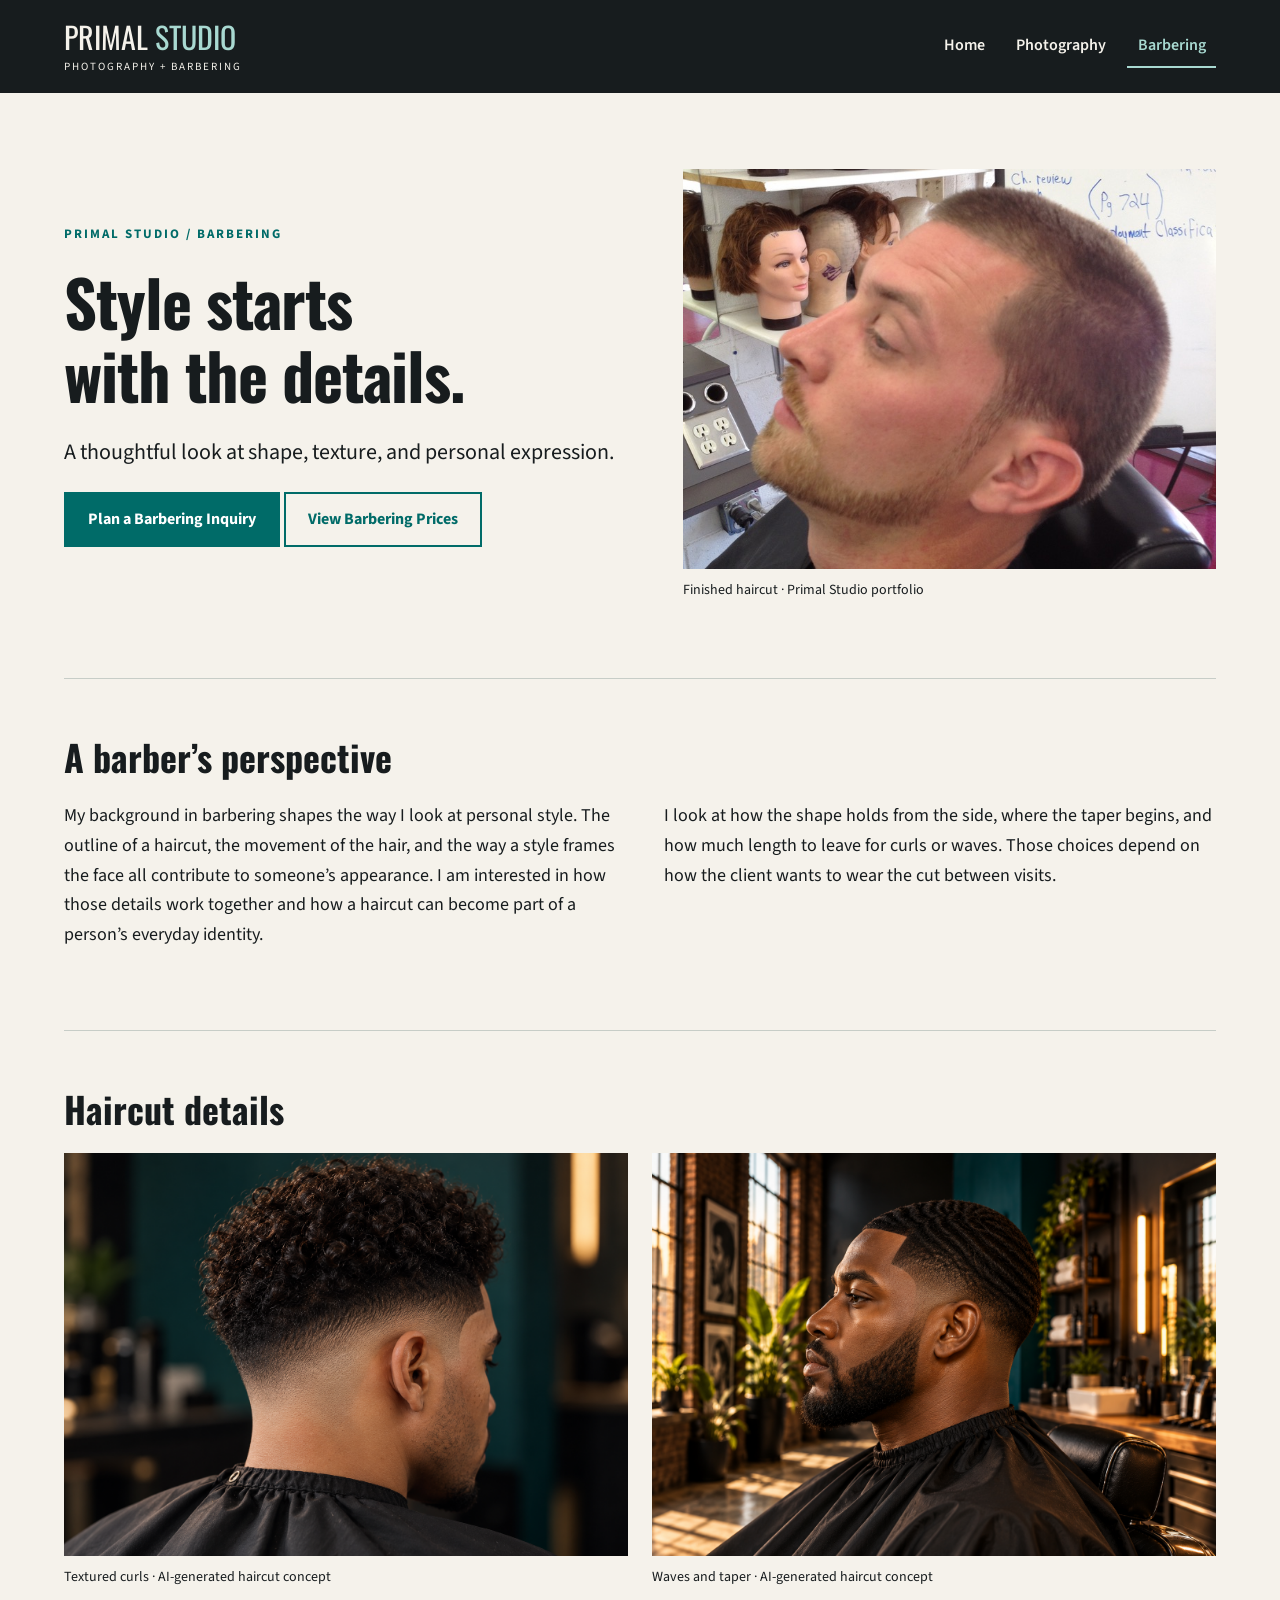
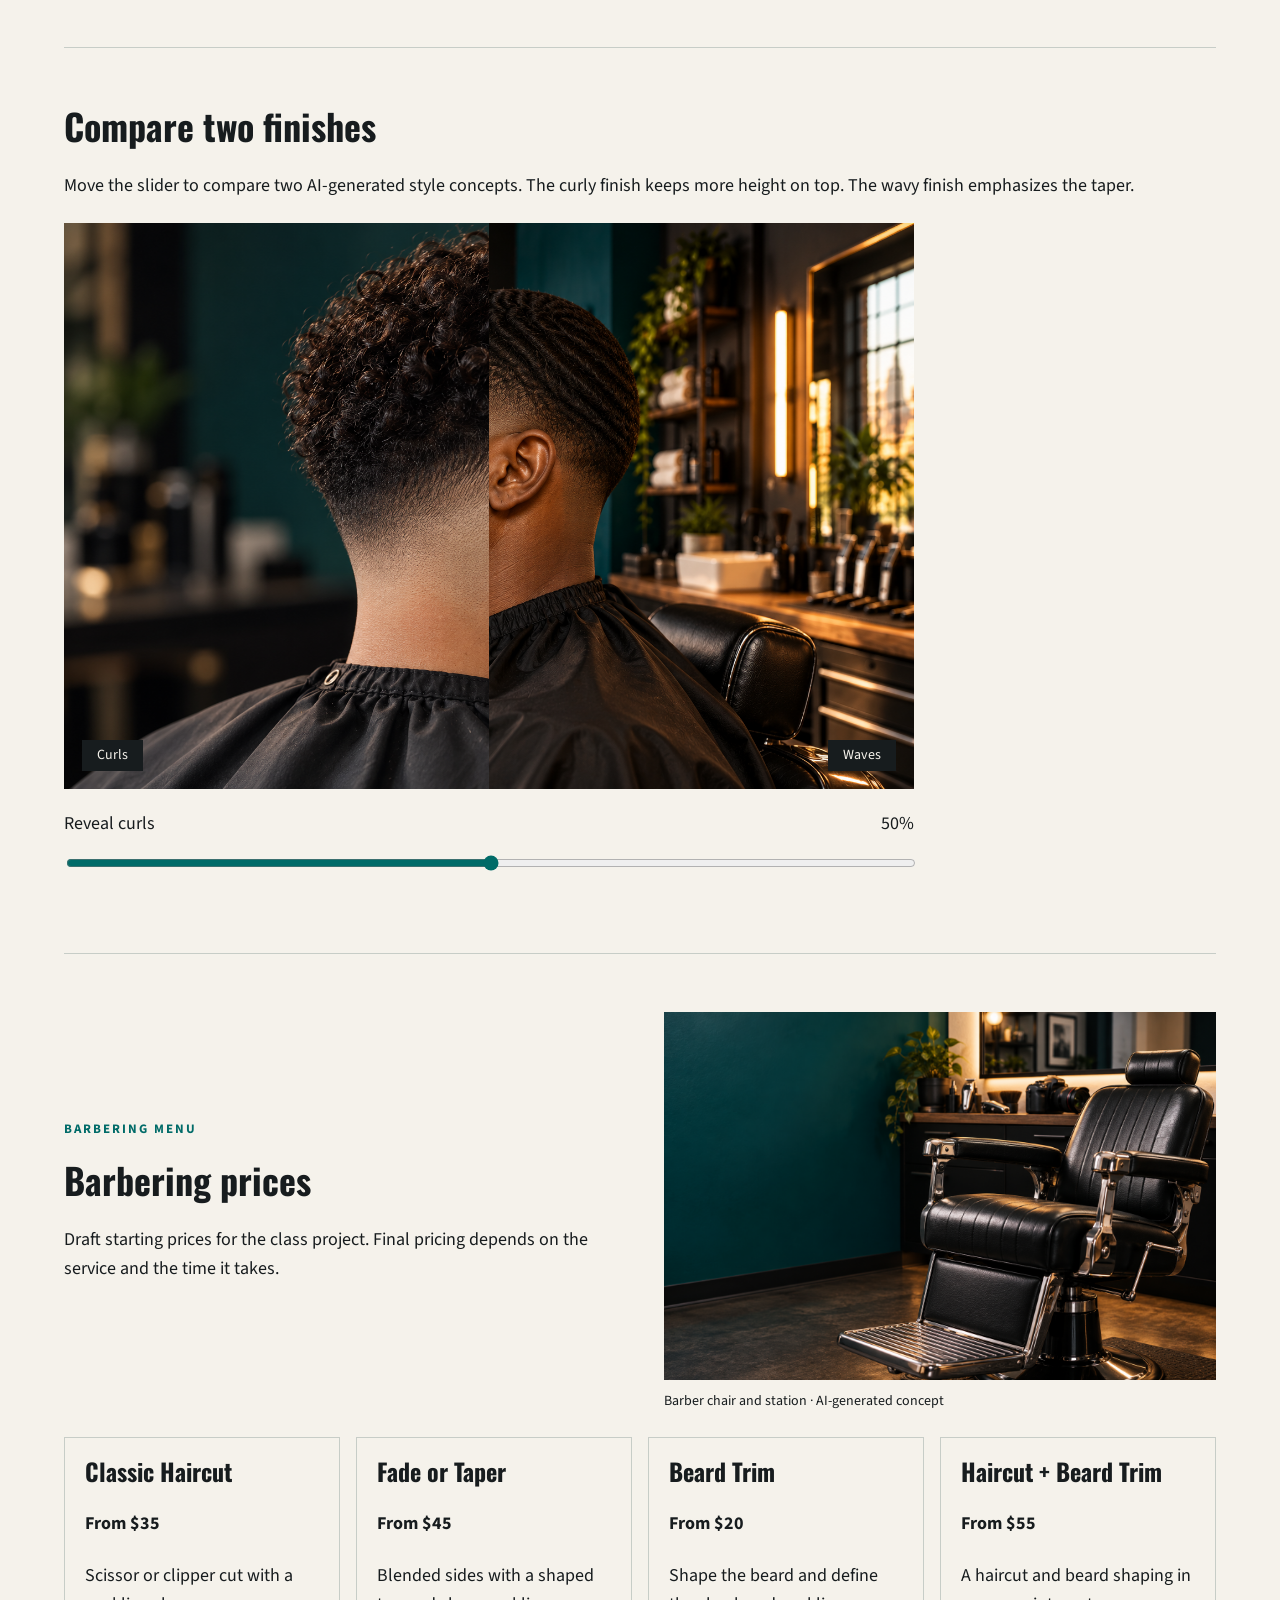
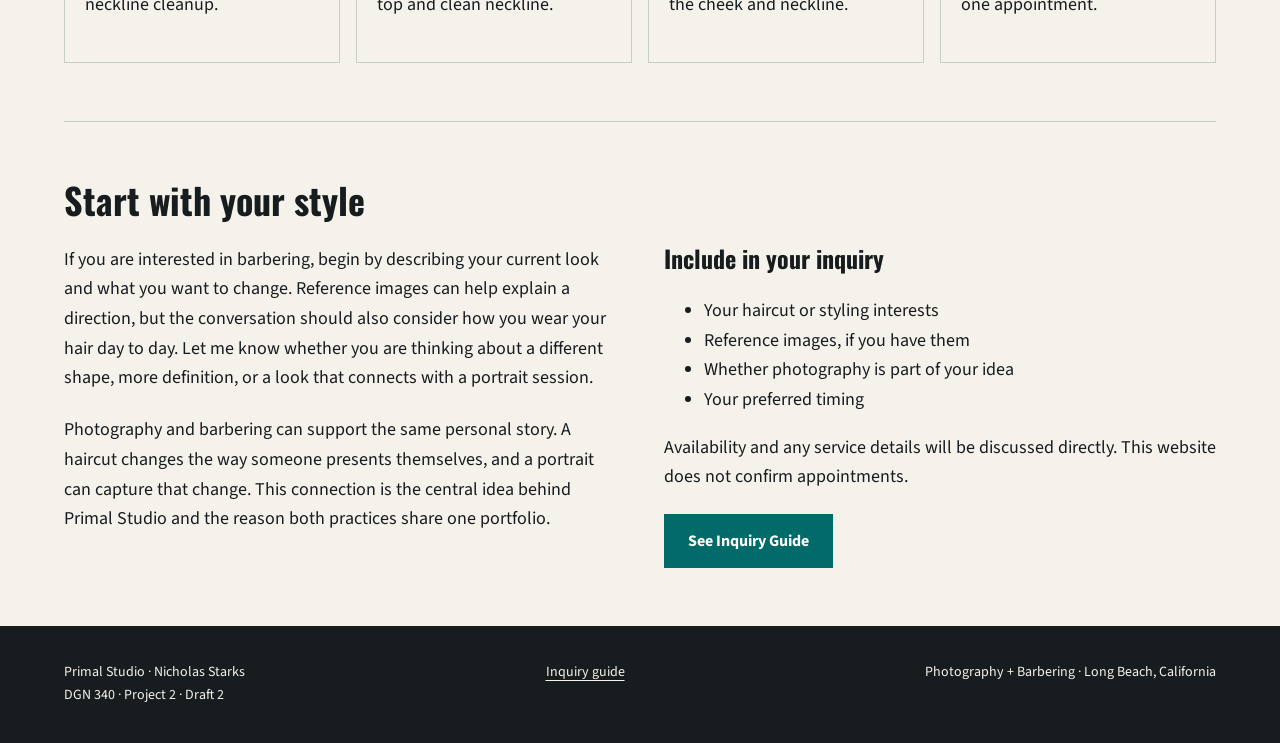
==== primal-studio/barbering.html @ 43ee0823 "Add studio imagery and draft barbering prices" ====
<!DOCTYPE html>
<html lang="en">
<head>
  <meta charset="UTF-8">
  <meta name="viewport" content="width=device-width, initial-scale=1.0">
  <meta name="description" content="Primal Studio: photography and barbering portfolio by Nicholas Starks.">
  <title>Barbering | Primal Studio</title>
  <link rel="preconnect" href="https://fonts.googleapis.com">
  <link rel="preconnect" href="https://fonts.gstatic.com" crossorigin>
  <link href="https://fonts.googleapis.com/css2?family=Oswald:wght@700&family=Source+Sans+3:wght@400;600;700&display=swap" rel="stylesheet">
  <link rel="stylesheet" href="css/style.css">
  <script src="js/script.js" defer></script>
</head>
<body>
<a class="skip" href="#main">Skip to content</a>
<header class="site-header">
<div class="container header-inner"><a class="brand" href="index.html">PRIMAL <span>STUDIO</span><small>PHOTOGRAPHY + BARBERING</small></a>
<nav aria-label="Main navigation"><a href="index.html">Home</a><a href="photography.html">Photography</a><a href="barbering.html" aria-current="page">Barbering</a>
</nav>
</div>
</header>
<main id="main">
<section class="hero container">
<div>
<p class="eyebrow">PRIMAL STUDIO / BARBERING</p>
<h1>Style starts<br>with the details.</h1>
<p class="lead">A thoughtful look at shape, texture, and personal expression.</p><a class="button" href="index.html#contact">Plan a Barbering Inquiry</a> <a class="button secondary" href="#barbering-pricing">View Barbering Prices</a>
</div>
<figure><img src="images/Jacksonhaircut.jpeg" alt="Close view of a finished haircut" width="768" height="1024" loading="lazy"><figcaption>Finished haircut · Primal Studio portfolio</figcaption></figure>
</section>
<section class="section container">
<h2>A barber’s perspective</h2>
<div class="text-columns">
<p>My background in barbering shapes the way I look at personal style. The outline of a haircut, the movement of the hair, and the way a style frames the face all contribute to someone’s appearance. I am interested in how those details work together and how a haircut can become part of a person’s everyday identity.</p>
<p>I look at how the shape holds from the side, where the taper begins, and how much length to leave for curls or waves. Those choices depend on how the client wants to wear the cut between visits.</p>
</div>
</section>
<section class="section container">
<h2>Haircut details</h2>
<div class="gallery barber-gallery"><figure><img src="images/haircut-textured-curls.png" alt="Haircut with textured curls and shorter sides" width="1536" height="1024" loading="lazy"><figcaption>Textured curls · AI-generated haircut concept</figcaption></figure><figure><img src="images/haircut-waves-and-taper.png" alt="Wavy hairstyle with tapered sides" width="1536" height="1024" loading="lazy"><figcaption>Waves and taper · AI-generated haircut concept</figcaption></figure></div>
</section>
<section class="section container">
<h2>Compare two finishes</h2>
<p>Move the slider to compare two AI-generated style concepts. The curly finish keeps more height on top. The wavy finish emphasizes the taper.</p>
<div class="comparison"><img src="images/haircut-waves-and-taper.png" alt="Wavy top and tapered sides" width="1536" height="1024"><img class="comparison-overlay" src="images/haircut-textured-curls.png" alt="Textured curls and shorter sides" width="1536" height="1024"><span class="comparison-label label-right">Waves</span><span class="comparison-label label-left">Curls</span></div>
<label class="range-label" for="comparison-range">Reveal curls <output id="comparison-value" for="comparison-range">50%</output></label>
<input id="comparison-range" type="range" min="0" max="100" value="50">
</section>
<section class="section container" id="barbering-pricing">
<div class="text-columns section-feature">
<div>
<p class="eyebrow">BARBERING MENU</p>
<h2>Barbering prices</h2>
<p>Draft starting prices for the class project. Final pricing depends on the service and the time it takes.</p>
</div>
<figure class="section-image">
<img src="images/studio-chair-closeup.png" alt="Black leather barber chair beside a teal wall" width="1536" height="1024" loading="lazy">
<figcaption>Barber chair and station · AI-generated concept</figcaption>
</figure>
</div>
<div class="package-grid">
<article class="package-card">
<h3>Classic Haircut</h3>
<p><strong>From $35</strong></p>
<p>Scissor or clipper cut with a neckline cleanup.</p>
</article>
<article class="package-card">
<h3>Fade or Taper</h3>
<p><strong>From $45</strong></p>
<p>Blended sides with a shaped top and clean neckline.</p>
</article>
<article class="package-card">
<h3>Beard Trim</h3>
<p><strong>From $20</strong></p>
<p>Shape the beard and define the cheek and neckline.</p>
</article>
<article class="package-card">
<h3>Haircut + Beard Trim</h3>
<p><strong>From $55</strong></p>
<p>A haircut and beard shaping in one appointment.</p>
</article>
</div>
</section>
<section class="section container">
<h2>Start with your style</h2>
<div class="text-columns">
<div>
<p>If you are interested in barbering, begin by describing your current look and what you want to change. Reference images can help explain a direction, but the conversation should also consider how you wear your hair day to day. Let me know whether you are thinking about a different shape, more definition, or a look that connects with a portrait session.</p>
<p>Photography and barbering can support the same personal story. A haircut changes the way someone presents themselves, and a portrait can capture that change. This connection is the central idea behind Primal Studio and the reason both practices share one portfolio.</p>
</div>
<div>
<h3>Include in your inquiry</h3>
<ul>
<li>Your haircut or styling interests</li>
<li>Reference images, if you have them</li>
<li>Whether photography is part of your idea</li>
<li>Your preferred timing</li>
</ul>
<p>Availability and any service details will be discussed directly. This website does not confirm appointments.</p><a class="button" href="index.html#contact">See Inquiry Guide</a>
</div>
</div>
</section>
</main>
<footer class="site-footer">
<div class="container footer-inner">
<p>Primal Studio · Nicholas Starks<br>DGN 340 · Project 2 · Draft 2</p><a href="index.html#contact">Inquiry guide</a>
<p>Photography + Barbering · Long Beach, California</p>
</div>
</footer>
</body>
</html>
---- primal-studio/css/style.css ----
/* Primal Studio brand board: charcoal, ivory, teal. */
:root{--charcoal:#171c1e;--ivory:#f5f2eb;--teal:#006b68;--white:#fff;--line:#c7cdc7}*{box-sizing:border-box}html{scroll-behavior:smooth;scroll-padding-top:120px}body{margin:0;background:var(--ivory);color:var(--charcoal);font-family:"Source Sans 3",Arial,sans-serif;font-size:1.125rem;line-height:1.65}a{color:var(--teal);text-underline-offset:4px}a:hover{text-decoration-thickness:2px}button,input{font:inherit}button,a,input,summary{touch-action:manipulation}a:focus-visible,button:focus-visible,input:focus-visible,summary:focus-visible{outline:3px solid #c66e00;outline-offset:5px}
.container{width:min(1200px,90%);margin-inline:auto}
.site-header{background:var(--charcoal);color:var(--ivory);position:sticky;top:0;z-index:10}
.header-inner{display:flex;justify-content:space-between;align-items:center;gap:25px;padding-block:20px}
.brand{font-family:Oswald,"Arial Narrow",sans-serif;font-size:1.875rem;color:var(--ivory);text-decoration:none;line-height:1.1}
.brand span{color:#a8d9d1}
.brand small{display:block;font-family:"Source Sans 3",Arial,sans-serif;font-size:0.6875rem;letter-spacing:2px;margin-top:8px}
nav{display:flex;flex-wrap:wrap;gap:.35rem .65rem}
nav a{color:var(--ivory);font-size:1rem;font-weight:600;text-decoration:none}
nav a[aria-current]{border-bottom:2px solid #a8d9d1}h1,h2,h3{font-family:Oswald,"Arial Narrow",sans-serif;font-weight:700;line-height:1.13;margin:0 0 24px}h1{font-size:clamp(2.35rem,5vw,4rem);letter-spacing:-1px}h1 span{color:var(--teal)}h2{font-size:2.25rem}h3{font-size:1.5rem}p{margin:0 0 22px}
.lead{font-size:1.375rem;max-width:580px}
.eyebrow{font-size:0.8125rem;font-weight:700;letter-spacing:2px;color:var(--teal);margin-bottom:20px}
.hero{display:grid;grid-template-columns:minmax(0,1.05fr) minmax(0,1fr);align-items:center;gap:60px;padding-block:76px}
.hero figure{margin:0}
.hero img{aspect-ratio:4/3;object-fit:cover}
.page-intro{padding-block:72px 32px;max-width:1200px}
.actions{display:flex;gap:15px;flex-wrap:wrap;margin-top:30px}
.button{display:inline-block;padding:12px 22px;background:var(--teal);color:white;font-size:1rem;font-weight:700;text-decoration:none;border:2px solid var(--teal)}
.button:hover{background:var(--charcoal);border-color:var(--charcoal)}
.secondary{color:var(--teal);background:transparent}
.secondary:hover{color:white}
.section{padding-block:58px;border-top:1px solid var(--line)}
.text-columns,.portfolio-previews{display:grid;grid-template-columns:1fr 1fr;gap:48px}
.portfolio-previews figure{margin:0 0 24px}
.portfolio-previews img{aspect-ratio:7/5;object-fit:cover}
.text-link{font-weight:700}
.contact-band{background:#e7eae3}
.contact-band .container>p{max-width:740px}
.map{width:100%;height:340px;border:0;margin-top:15px}
.small,figcaption{font-size:0.875rem}figure{margin:0}img{display:block;width:100%;max-width:100%;height:auto}figcaption{margin-top:10px}
.gallery{display:grid;grid-template-columns:repeat(3,1fr);gap:32px 24px}
.gallery img{aspect-ratio:7/5;object-fit:cover}
.barber-gallery{grid-template-columns:repeat(2,1fr)}
.filters{display:flex;flex-wrap:wrap;gap:10px;margin-block:24px}
.filters button{background:transparent;border:1px solid var(--teal);color:var(--teal);padding:8px 22px;cursor:pointer}
.filters button[aria-pressed=true]{background:var(--teal);color:white}
.image-button{display:block;border:0;padding:0;width:100%;background:transparent;cursor:zoom-in}
.image-button:hover img{filter:brightness(.92)}[hidden]{display:none!important}
.section-heading{display:flex;justify-content:space-between;gap:25px;align-items:end}
video{max-width:100%;height:auto;display:block}details{border-top:1px solid var(--line);padding:20px 0}summary{cursor:pointer;font-weight:600}details p{margin:18px 0 0;max-width:850px}
.comparison{position:relative;max-width:850px;--reveal:50%}
.comparison-overlay{position:absolute;inset:0;clip-path:inset(0 calc(100% - var(--reveal)) 0 0)}
.comparison-label{position:absolute;bottom:18px;background:var(--charcoal);color:var(--ivory);padding:4px 15px;font-size:0.875rem}
.label-right{right:18px}
.label-left{left:18px}
.range-label{display:flex;justify-content:space-between;max-width:850px;margin-top:20px}input[type=range]{width:100%;max-width:850px;accent-color:var(--teal);min-height:44px}
.site-footer{background:var(--charcoal);color:var(--ivory);font-size:0.875rem;padding-block:35px}
.footer-inner{display:flex;justify-content:space-between;gap:25px}
.site-footer a{color:var(--ivory)}
.site-footer p{margin:0}
.skip{position:fixed;top:-100px;left:15px;background:white;padding:10px;z-index:50}
.skip:focus{top:10px}dialog{color:var(--charcoal);border:0;padding:24px;max-width:min(900px,90vw);background:var(--ivory)}dialog::backdrop{background:#000c}dialog img{max-height:65vh;width:auto;max-width:100%;margin:auto}
.close-dialog{display:block;margin-left:auto;margin-bottom:15px;background:var(--teal);color:white;border:0;padding:8px 18px;cursor:pointer}dialog p{margin:15px 0 0}
@media(max-width:750px){.header-inner{flex-direction:column;align-items:start;padding-block:15px;gap:15px}
nav{gap:.25rem}
.hero{grid-template-columns:1fr;gap:30px;padding-block:42px}
.hero img{height:auto}
.text-columns,.portfolio-previews,.gallery,.barber-gallery{grid-template-columns:1fr}
.section{padding-block:38px}
.section-heading,.footer-inner{display:block}
.footer-inner>*{display:block;margin-bottom:18px}
.page-intro{padding-top:42px}h2{font-size:1.875rem}
.lead{font-size:1.25rem}}
@media(prefers-reduced-motion:reduce){html{scroll-behavior:auto}}

/* Interactive colors are shared so every text pairing can be checked. */
a:hover, summary:hover { color: var(--charcoal); text-decoration: underline; }
a:active, summary:active { color: var(--teal); text-decoration-style: double; }
.brand:hover, .brand:active, .site-footer a:hover, .site-footer a:active { color: #a8d9d1; }
.brand:active span { color: var(--ivory); }
nav a { padding: .45rem .65rem; border-bottom: 2px solid transparent; }
nav a[aria-current="page"] { border-color: #a8d9d1; color: #a8d9d1; }
nav a:hover { background: #a8d9d1; color: var(--charcoal); text-decoration: none; }
nav a:active { background: var(--ivory); color: var(--charcoal); }
.button:hover, .filters button:hover, .close-dialog:hover {
  background: var(--charcoal);
  border-color: var(--charcoal);
  color: var(--white);
  text-decoration: none;
}
.button:active, .filters button:active, .close-dialog:active {
  background: var(--ivory);
  border-color: var(--teal);
  color: var(--charcoal);
  transform: translateY(2px);
}
.filters button[aria-pressed="true"] { font-weight: 700; }
.image-button:active img { filter: brightness(.78); }
.comparison img { aspect-ratio: 3/2; object-fit: cover; }
.contact-band { scroll-margin-top: 1rem; }
.footer-inner a:active, .brand:active { text-decoration-style: double; }
@media (max-width: 750px) {
  .site-header { position: static; }
  html { scroll-padding-top: 1rem; }
  .hero { grid-template-columns: minmax(0,1fr); }
  .map { height: 16rem; }
}

.package-grid {
  display: grid;
  grid-template-columns: repeat(auto-fit, minmax(min(100%, 16rem), 1fr));
  gap: 1rem;
}
.package-card, .order-summary {
  padding: 1.25rem;
  border: 1px solid var(--line);
}
.package-card { display: flex; flex-direction: column; align-items: start; }
.package-card .button { margin-top: auto; }
.order-summary { background: var(--ivory); }
.booking-fields { display: grid; gap: .5rem; align-content: start; min-width: 0; }
.booking-fields label { font-weight: 700; }
.booking-fields select {
  width: 100%;
  min-width: 0;
  font: inherit;
  color: var(--charcoal);
  background: var(--ivory);
  border: 1px solid var(--teal);
  padding: .55rem;
}
.booking-fields select:focus-visible { outline: 3px solid var(--teal); outline-offset: 3px; }
.order-summary dd { font-weight: 700; margin: 0 0 .65rem; }
#checkout-result:not(:empty) { margin-top: 1rem; }
#pos .secondary { background: var(--ivory); }
#pos .secondary:hover { background: var(--charcoal); }
#pos .secondary:active { background: var(--ivory); }

.section-feature {
  align-items: center;
  margin-bottom: 1.5rem;
}
.section-image img {
  aspect-ratio: 3 / 2;
  object-fit: cover;
}
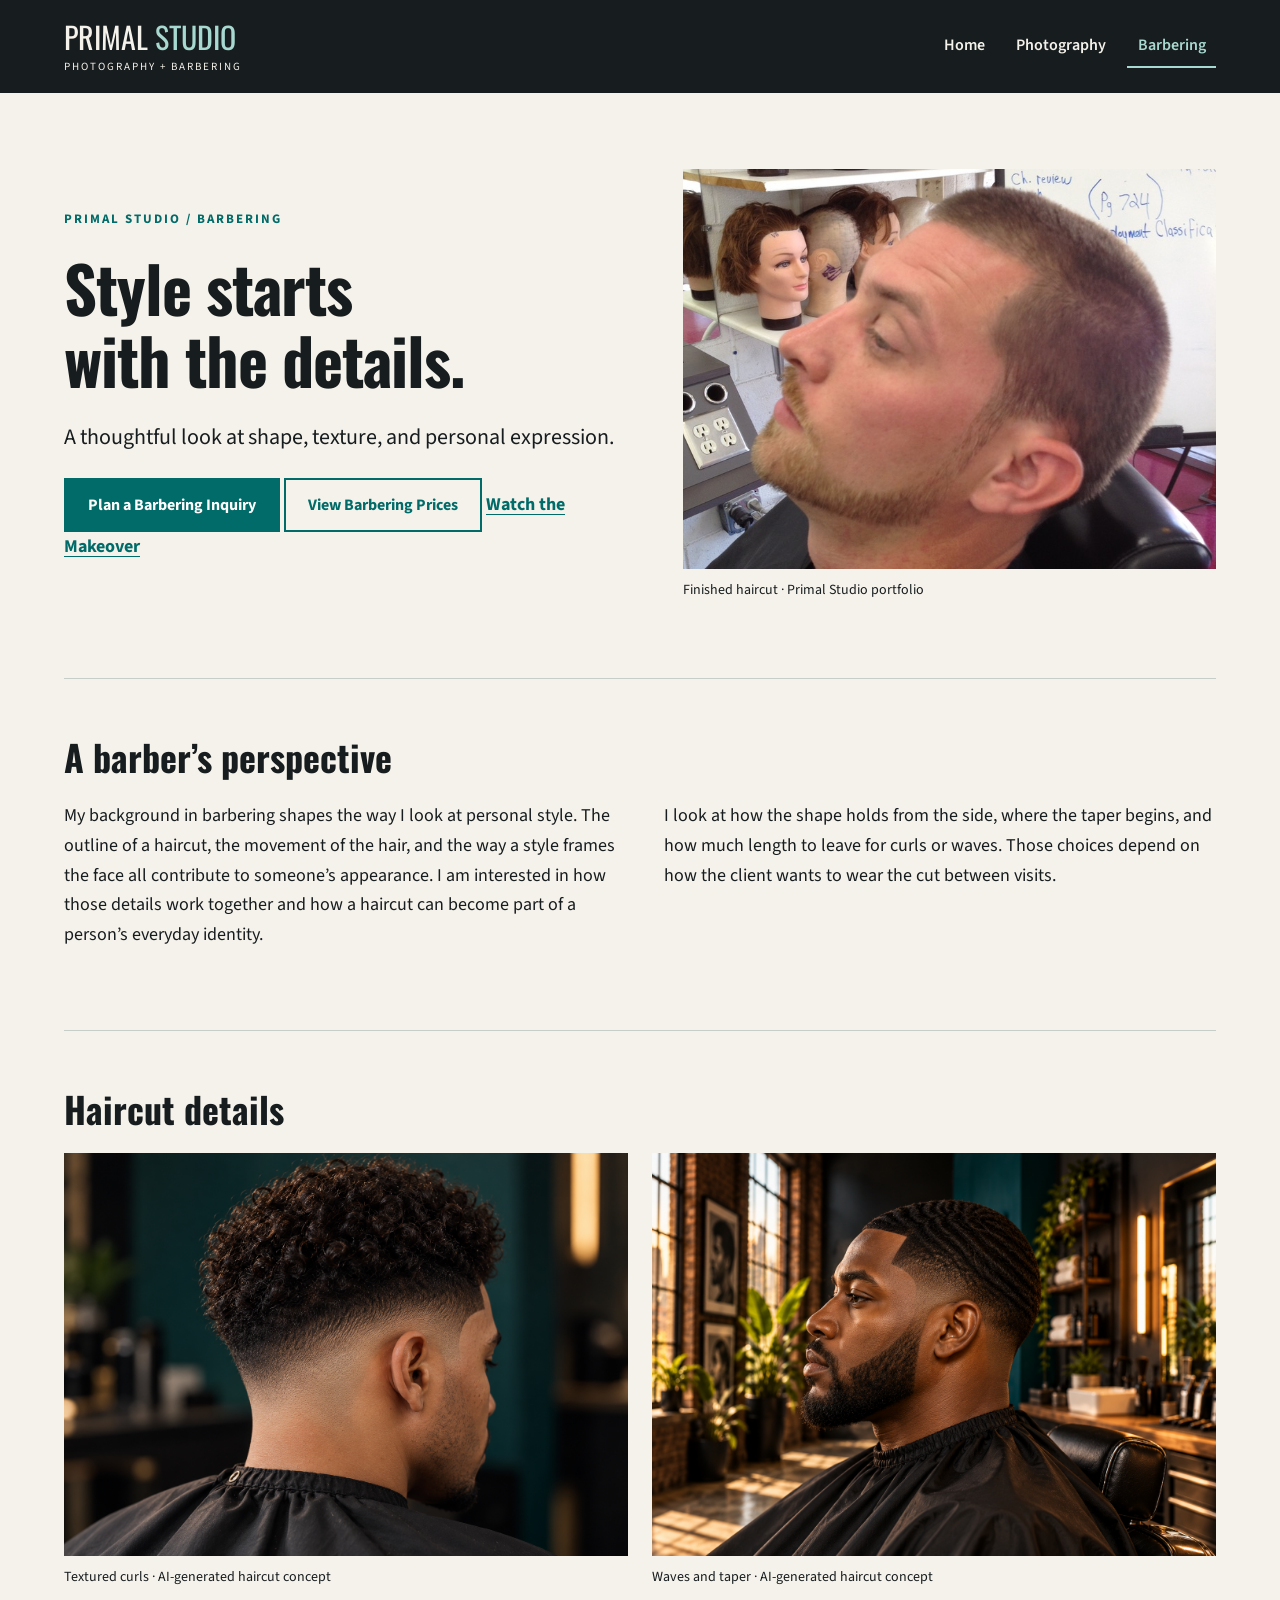
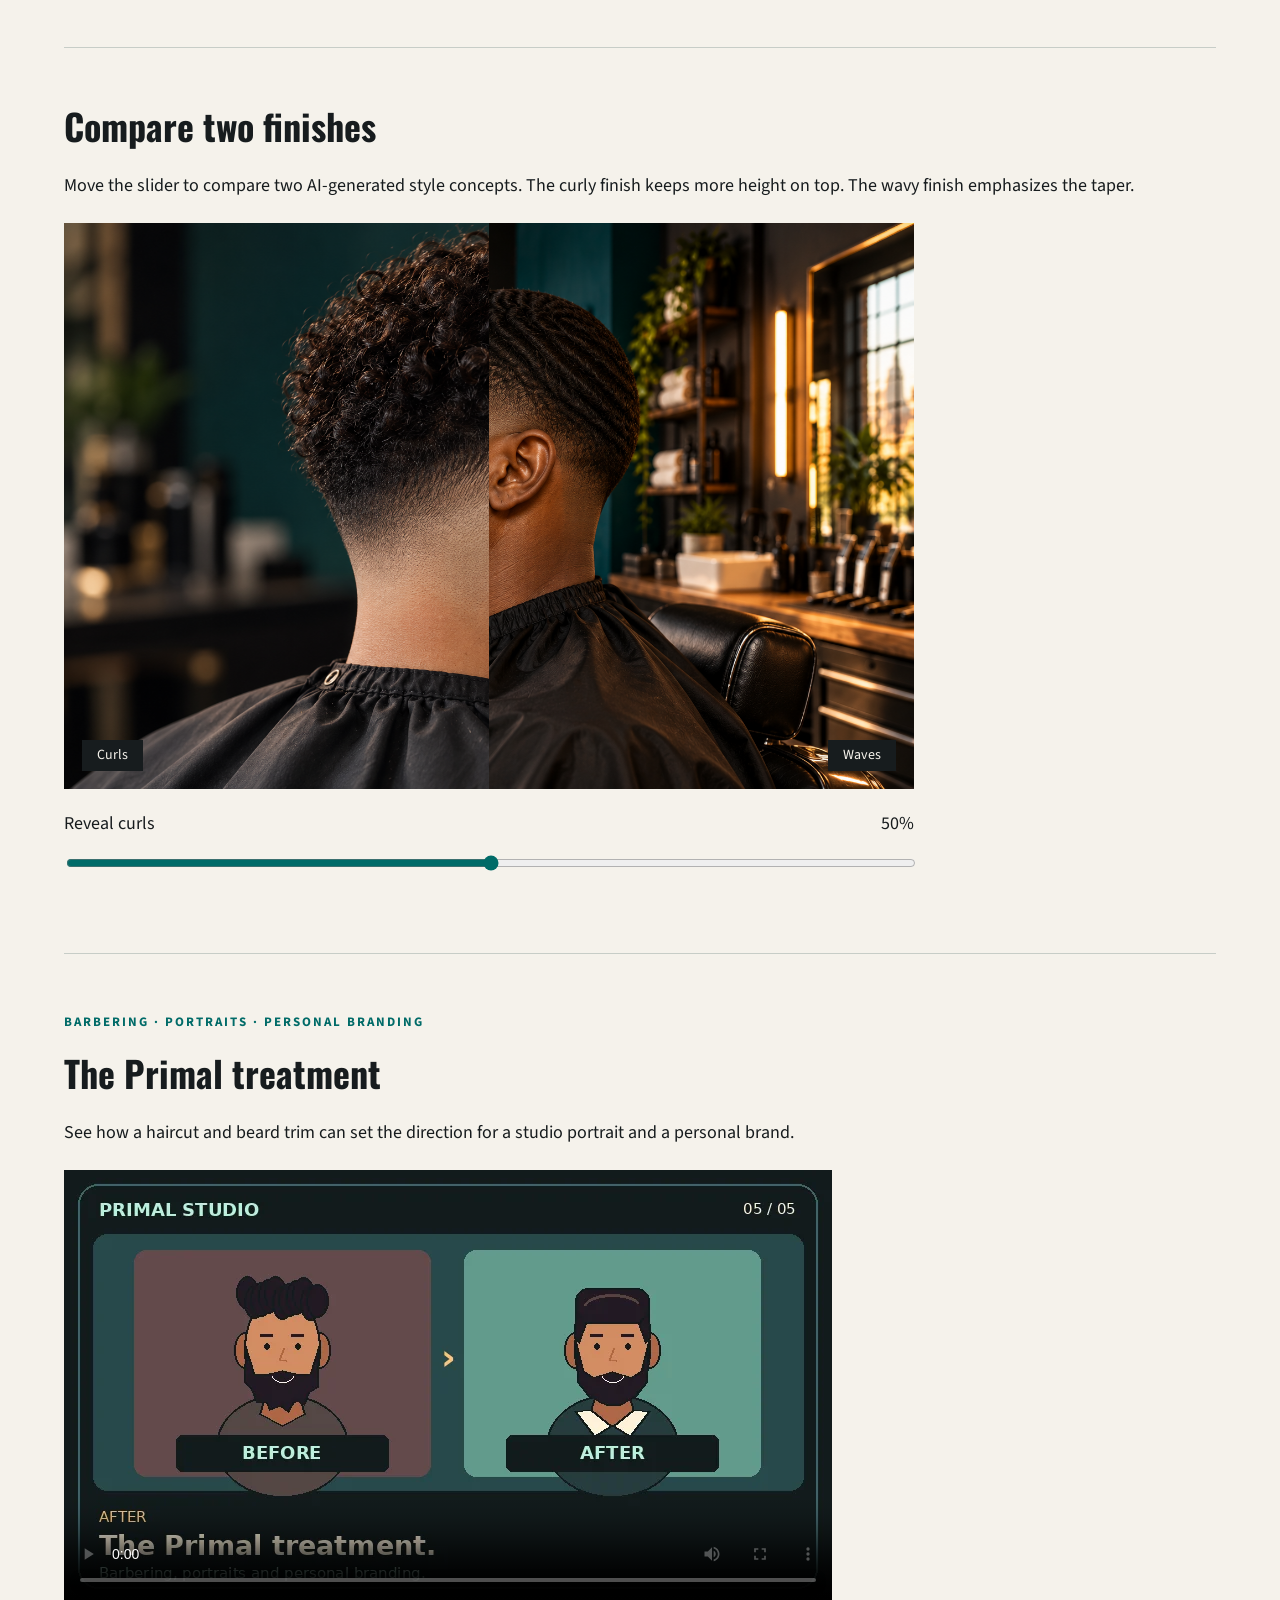
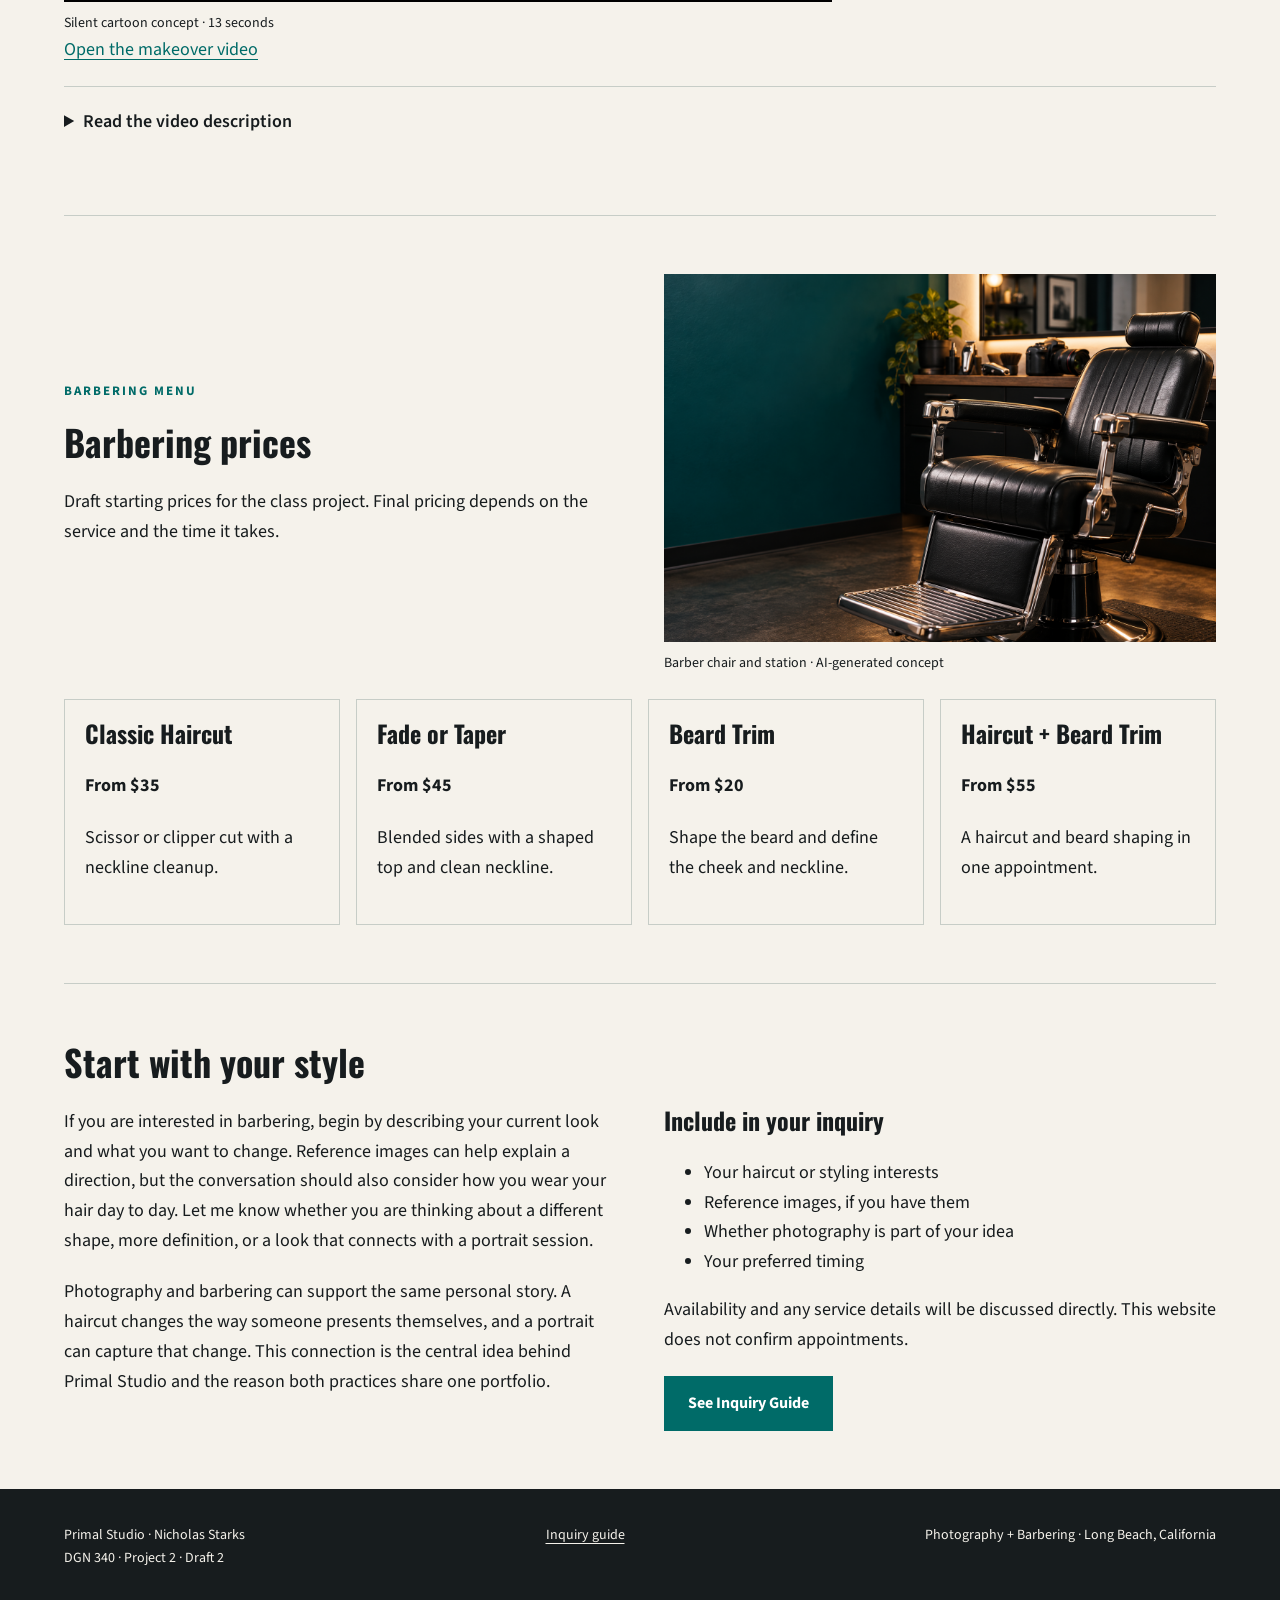
==== commit b0a7c11d: "Add cartoon Primal Studio makeover video" ====
--- a/primal-studio/barbering.html
+++ b/primal-studio/barbering.html
@@ -24,7 +24,7 @@
 <div>
 <p class="eyebrow">PRIMAL STUDIO / BARBERING</p>
 <h1>Style starts<br>with the details.</h1>
-<p class="lead">A thoughtful look at shape, texture, and personal expression.</p><a class="button" href="index.html#contact">Plan a Barbering Inquiry</a> <a class="button secondary" href="#barbering-pricing">View Barbering Prices</a>
+<p class="lead">A thoughtful look at shape, texture, and personal expression.</p><a class="button" href="index.html#contact">Plan a Barbering Inquiry</a> <a class="button secondary" href="#barbering-pricing">View Barbering Prices</a> <a class="text-link" href="#primal-makeover">Watch the Makeover</a>
 </div>
 <figure><img src="images/Jacksonhaircut.jpeg" alt="Close view of a finished haircut" width="768" height="1024" loading="lazy"><figcaption>Finished haircut · Primal Studio portfolio</figcaption></figure>
 </section>
@@ -45,6 +45,22 @@
 <div class="comparison"><img src="images/haircut-waves-and-taper.png" alt="Wavy top and tapered sides" width="1536" height="1024"><img class="comparison-overlay" src="images/haircut-textured-curls.png" alt="Textured curls and shorter sides" width="1536" height="1024"><span class="comparison-label label-right">Waves</span><span class="comparison-label label-left">Curls</span></div>
 <label class="range-label" for="comparison-range">Reveal curls <output id="comparison-value" for="comparison-range">50%</output></label>
 <input id="comparison-range" type="range" min="0" max="100" value="50">
+</section>
+<section class="section container" id="primal-makeover">
+<p class="eyebrow">BARBERING · PORTRAITS · PERSONAL BRANDING</p>
+<h2>The Primal treatment</h2>
+<p>See how a haircut and beard trim can set the direction for a studio portrait and a personal brand.</p>
+<figure>
+<video controls playsinline preload="metadata" width="768" height="432" poster="video/primal-makeover-poster.webp" aria-label="The Primal treatment, a cartoon makeover" aria-describedby="makeover-caption">
+<source src="video/primal-makeover.mp4" type="video/mp4">
+</video>
+<figcaption id="makeover-caption">Silent cartoon concept · 13 seconds</figcaption>
+</figure>
+<p><a href="video/primal-makeover.mp4">Open the makeover video</a></p>
+<details>
+<summary>Read the video description</summary>
+<p>A cartoon client arrives with overgrown hair and an uneven beard. At Primal Studio, clippers shape his hair into a clean taper and his beard gets a defined outline. He poses for a studio portrait in a fresh jacket. The portrait then appears beside a sample wordmark and a charcoal, mint, and gold palette. The cartoon ends with the rugged and styled looks side by side.</p>
+</details>
 </section>
 <section class="section container" id="barbering-pricing">
 <div class="text-columns section-feature">
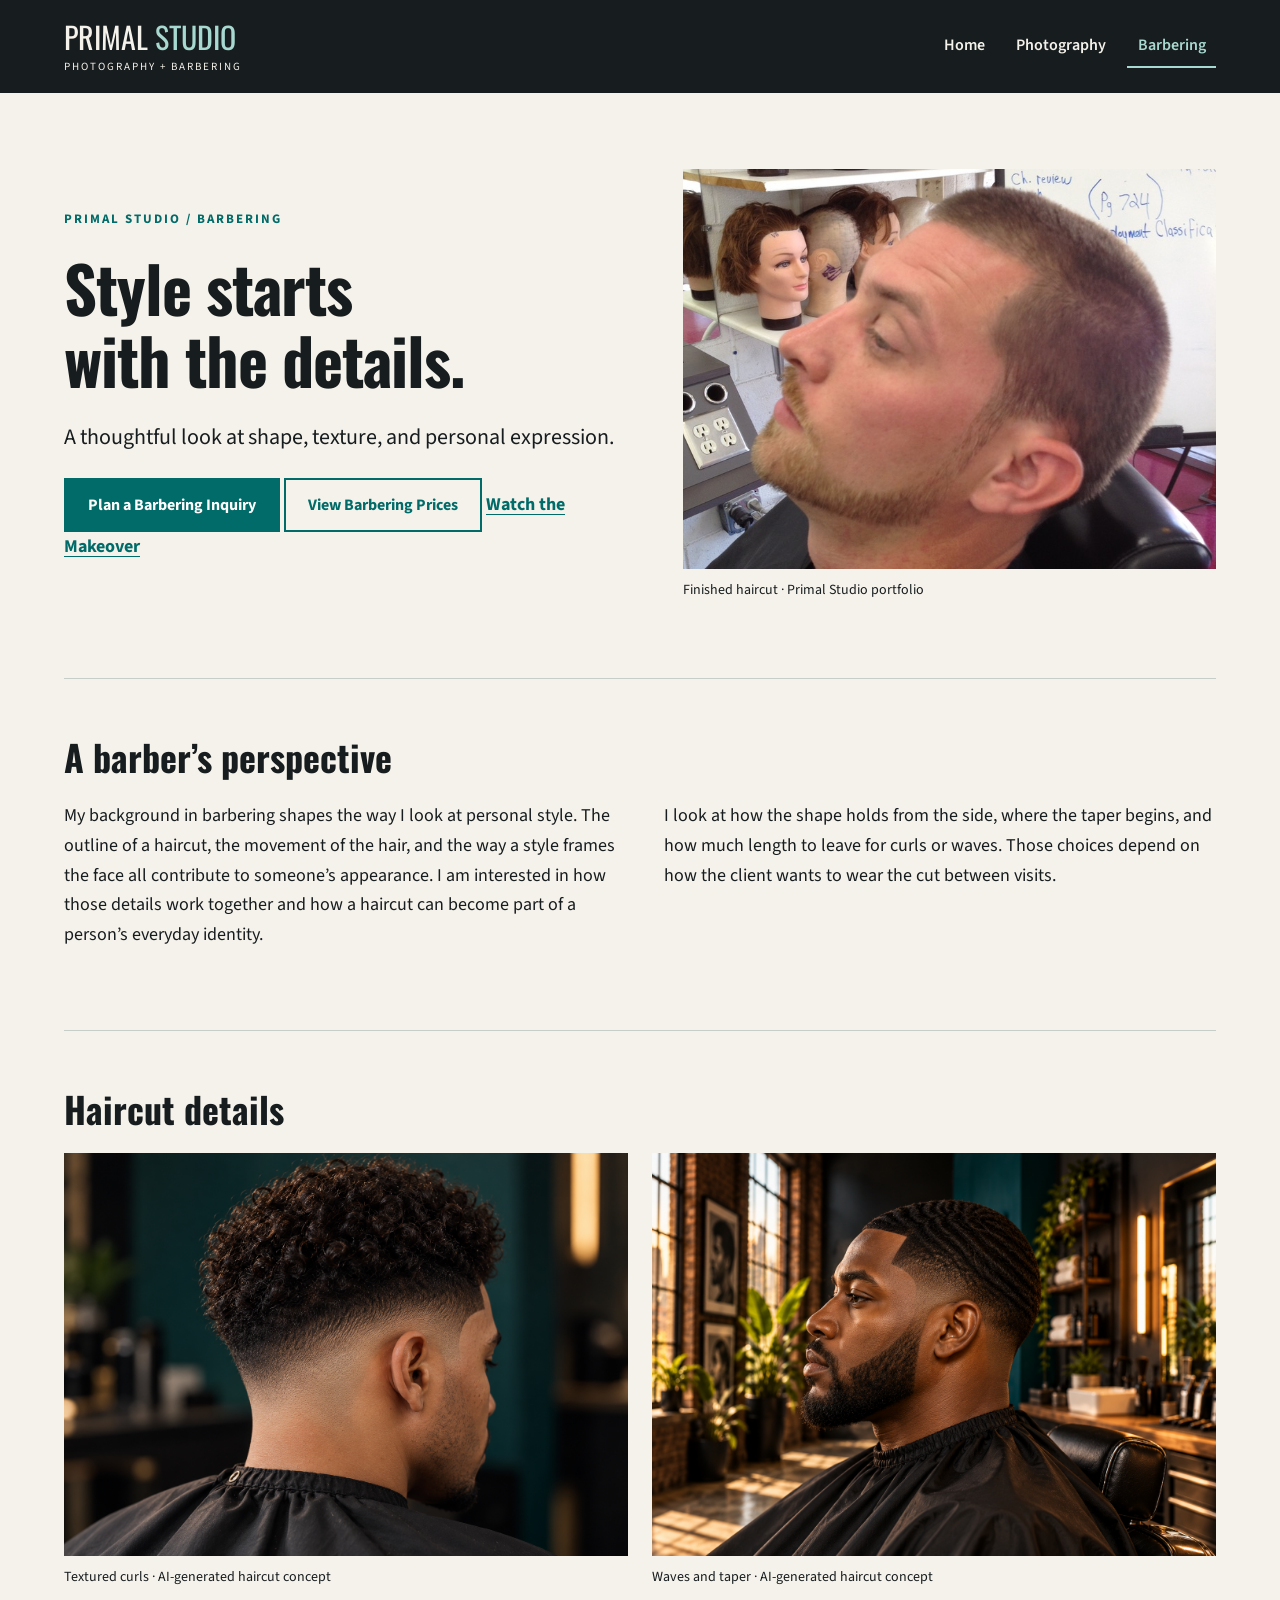
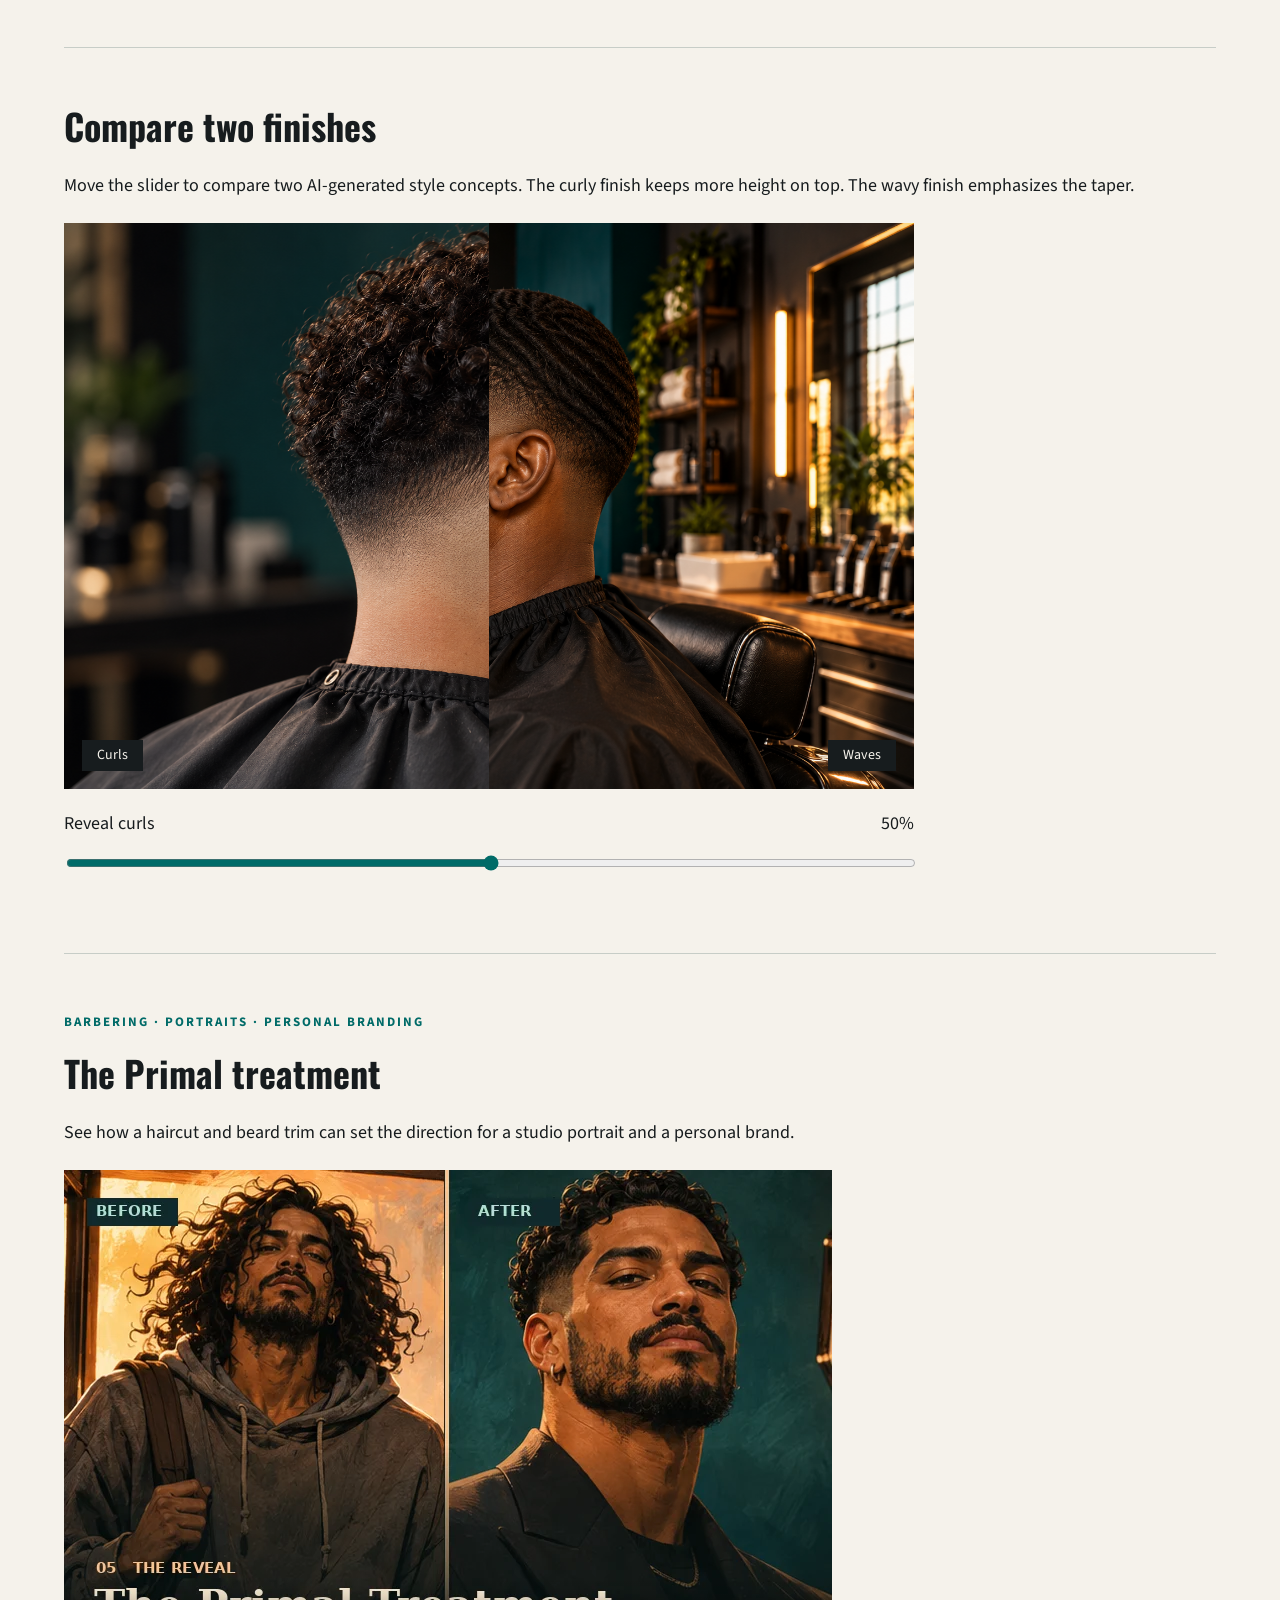
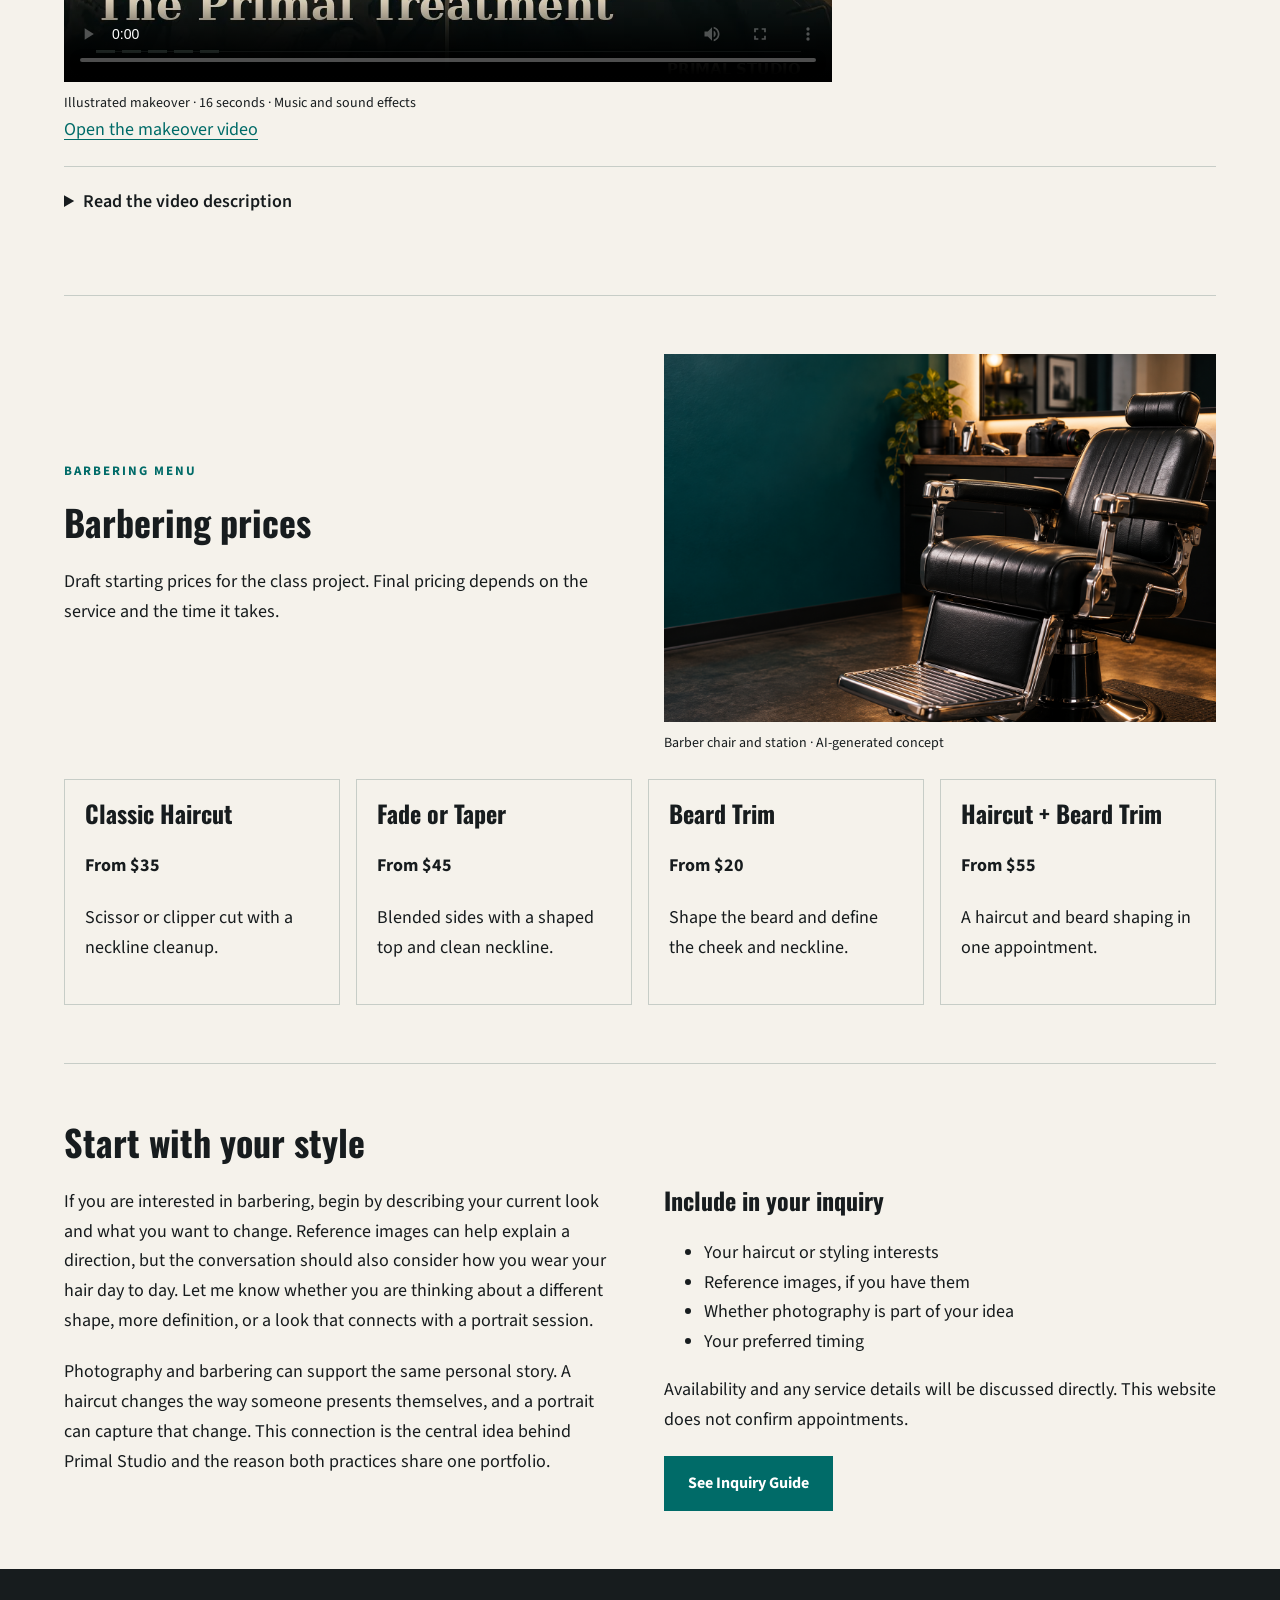
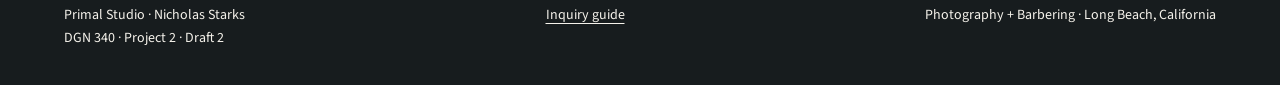
==== commit 31a2113c: "Replace makeover cartoon with cinematic illustrated sequence" ====
--- a/primal-studio/barbering.html
+++ b/primal-studio/barbering.html
@@ -51,15 +51,15 @@
 <h2>The Primal treatment</h2>
 <p>See how a haircut and beard trim can set the direction for a studio portrait and a personal brand.</p>
 <figure>
-<video controls playsinline preload="metadata" width="768" height="432" poster="video/primal-makeover-poster.webp" aria-label="The Primal treatment, a cartoon makeover" aria-describedby="makeover-caption">
+<video controls playsinline preload="metadata" width="768" height="512" poster="video/primal-makeover-poster.webp" aria-label="The Primal treatment, an illustrated makeover" aria-describedby="makeover-caption">
 <source src="video/primal-makeover.mp4" type="video/mp4">
 </video>
-<figcaption id="makeover-caption">Silent cartoon concept · 13 seconds</figcaption>
+<figcaption id="makeover-caption">Illustrated makeover · 16 seconds · Music and sound effects</figcaption>
 </figure>
 <p><a href="video/primal-makeover.mp4">Open the makeover video</a></p>
 <details>
 <summary>Read the video description</summary>
-<p>A cartoon client arrives with overgrown hair and an uneven beard. At Primal Studio, clippers shape his hair into a clean taper and his beard gets a defined outline. He poses for a studio portrait in a fresh jacket. The portrait then appears beside a sample wordmark and a charcoal, mint, and gold palette. The cartoon ends with the rugged and styled looks side by side.</p>
+<p>An illustrated client arrives with overgrown hair and an uneven beard. At Primal Studio, clippers shape his hair into a clean taper and his beard gets a defined outline. He poses for a studio portrait in a fresh jacket. The portrait then appears beside a sample wordmark and a teal, copper, and cream palette. The video ends with the rugged and styled looks side by side.</p>
 </details>
 </section>
 <section class="section container" id="barbering-pricing">
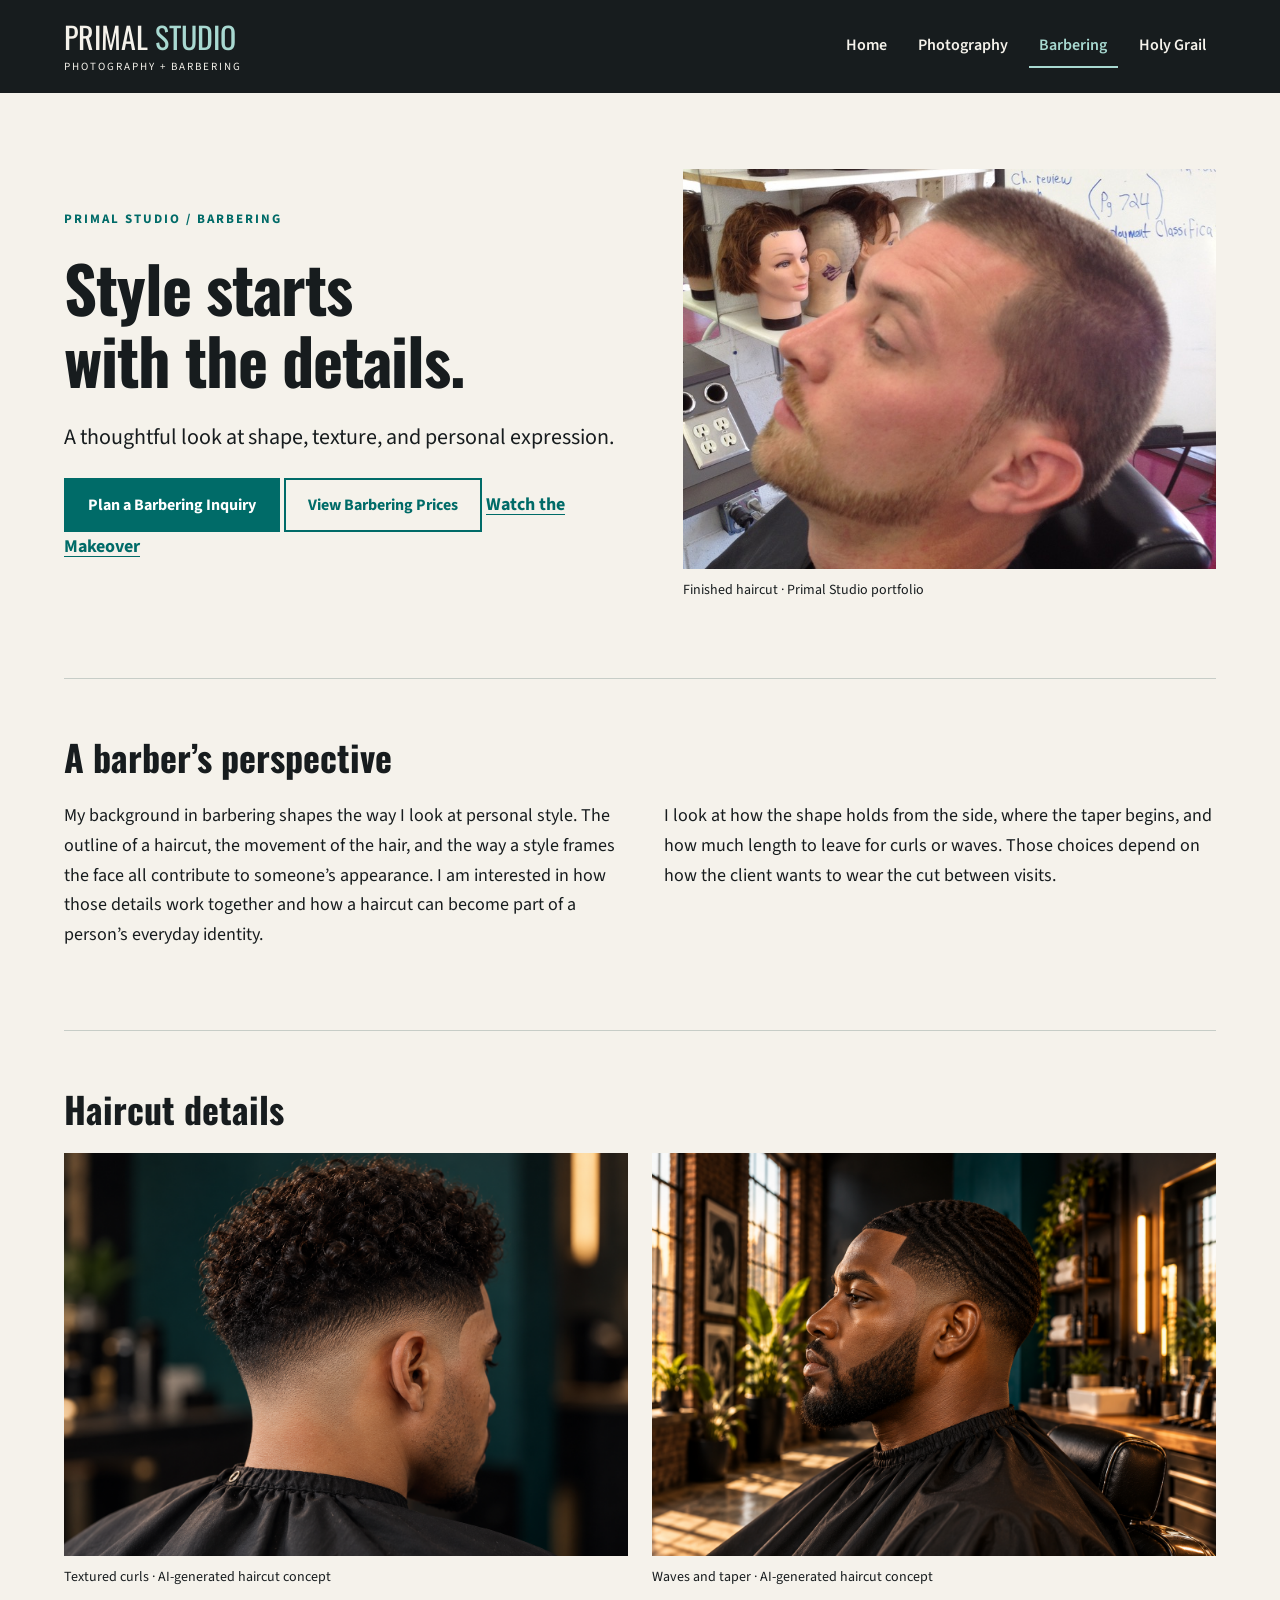
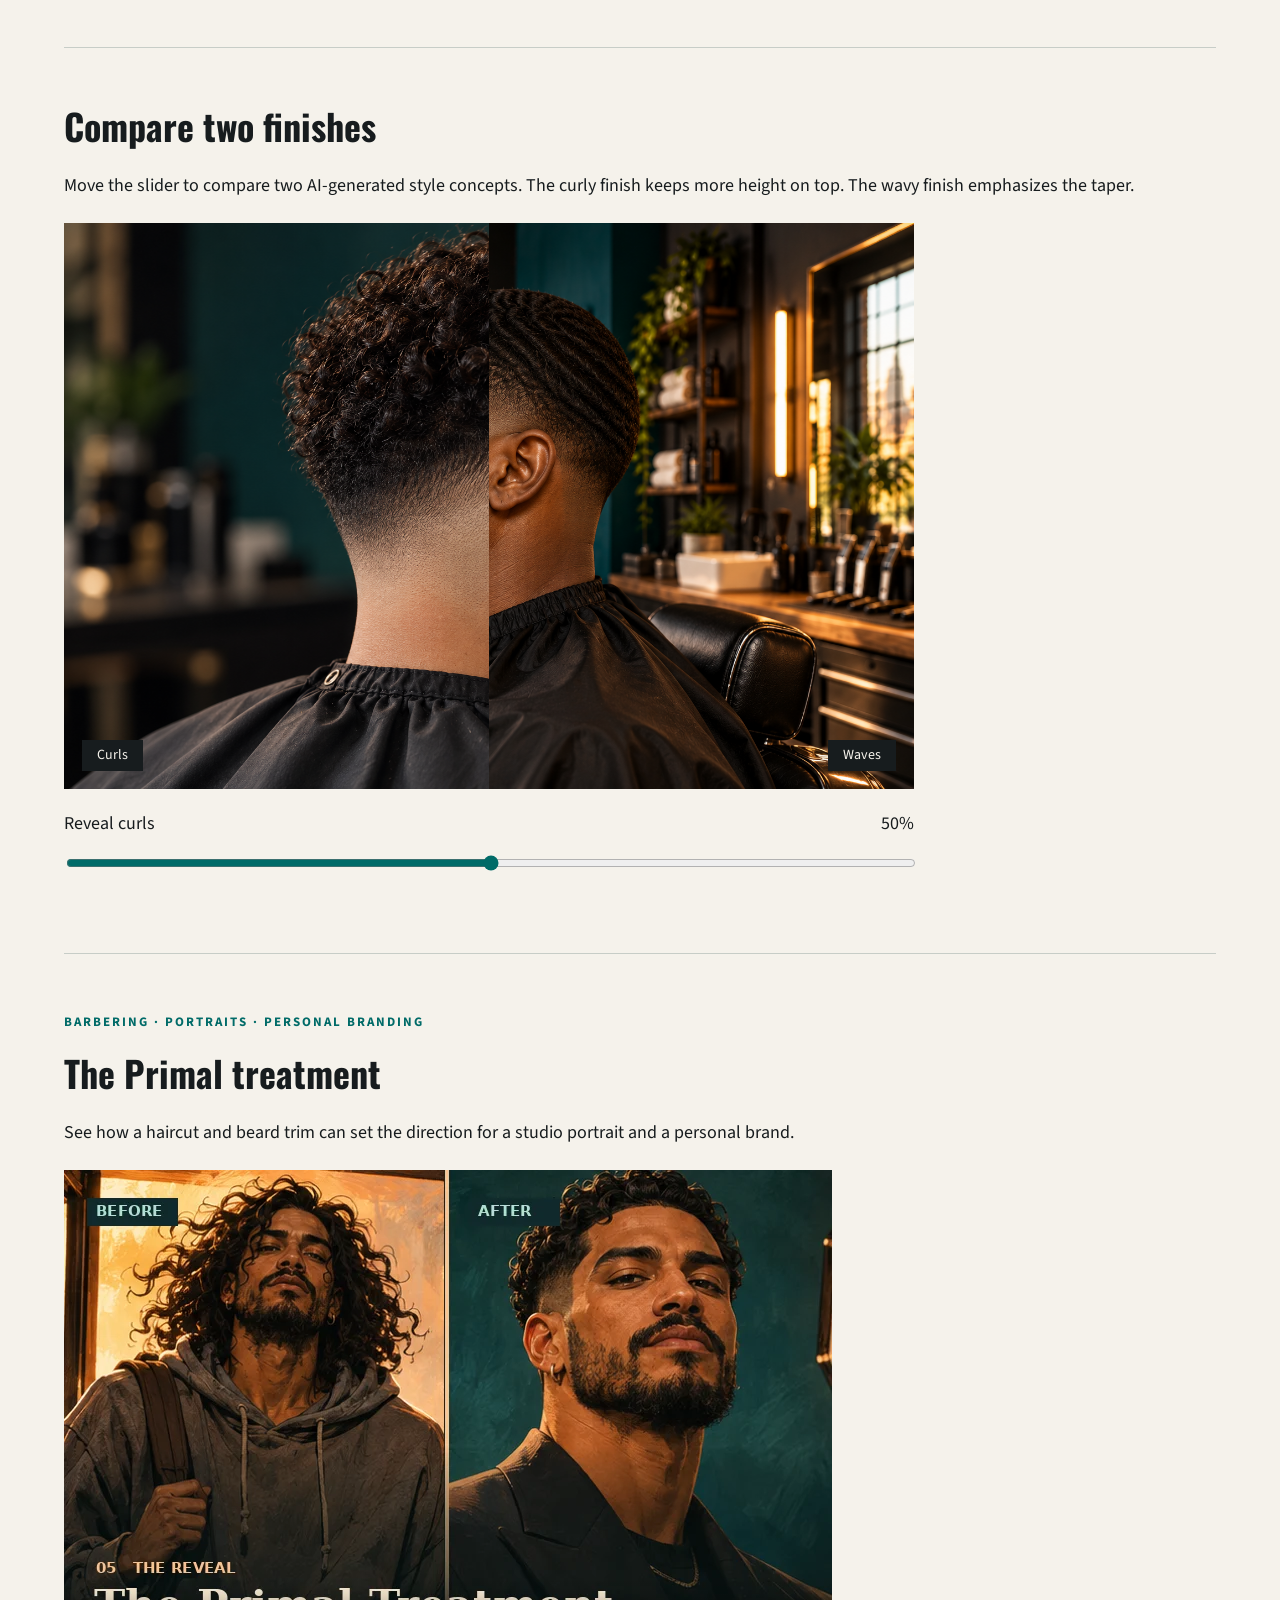
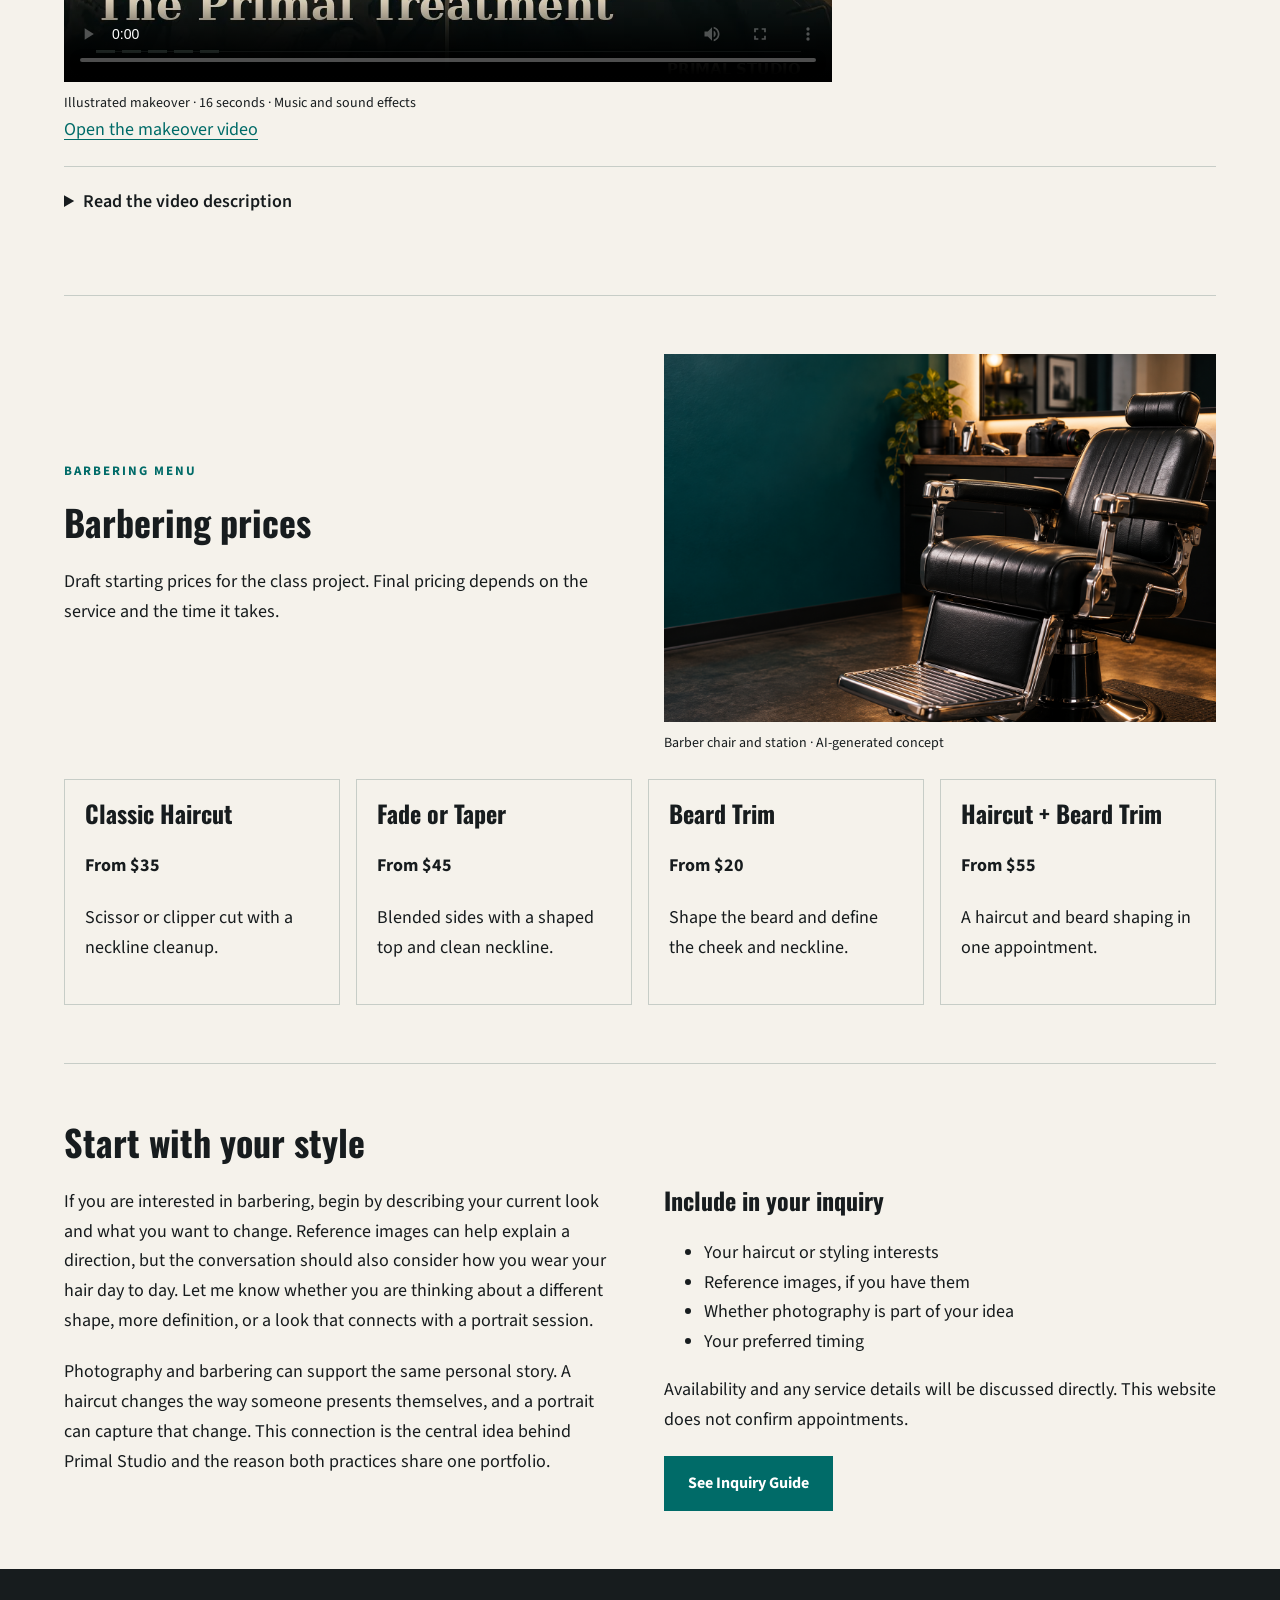
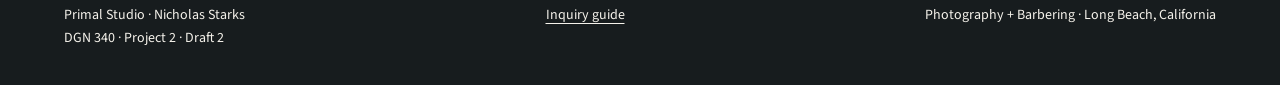
==== commit 7134e629: "Add Primal Studio Holy Grail page and shared navigation" ====
--- a/primal-studio/barbering.html
+++ b/primal-studio/barbering.html
@@ -16,6 +16,7 @@
 <header class="site-header">
 <div class="container header-inner"><a class="brand" href="index.html">PRIMAL <span>STUDIO</span><small>PHOTOGRAPHY + BARBERING</small></a>
 <nav aria-label="Main navigation"><a href="index.html">Home</a><a href="photography.html">Photography</a><a href="barbering.html" aria-current="page">Barbering</a>
+<a href="holy-grail.html">Holy Grail</a>
 </nav>
 </div>
 </header>
--- a/primal-studio/css/style.css
+++ b/primal-studio/css/style.css
@@ -135,3 +135,33 @@
   aspect-ratio: 3 / 2;
   object-fit: cover;
 }
+
+/* Holy Grail page: sidebar, main article, sidebar. */
+.holy-grail-layout {
+  display: grid;
+  grid-template-columns: minmax(0, 1fr) minmax(0, 2fr) minmax(0, 1fr);
+  gap: 2rem;
+  padding-block: 3rem;
+  align-items: start;
+}
+.holy-grail-layout > * { min-width: 0; overflow-wrap: anywhere; }
+.holy-sidebar {
+  padding: 1.25rem;
+  border: 1px solid var(--line);
+}
+.holy-sidebar h2 { font-size: 1.5rem; }
+.holy-sidebar h3 { font-size: 1.25rem; }
+.holy-links { padding-left: 1.25rem; }
+.holy-links li { margin-bottom: .75rem; }
+.holy-content h1 { font-size: clamp(2rem, 4vw, 3.5rem); }
+.holy-content h2 { margin-top: 2rem; font-size: 1.75rem; }
+.holy-content figure { margin-block: 1.5rem; }
+.holy-content img {
+  border: 3px solid var(--teal);
+  border-radius: .5rem;
+}
+.holy-note-heading { margin-top: 2rem; }
+@media (max-width: 900px) {
+  .holy-grail-layout { grid-template-columns: minmax(0, 1fr); gap: 1.5rem; }
+  .header-inner { flex-wrap: wrap; }
+}
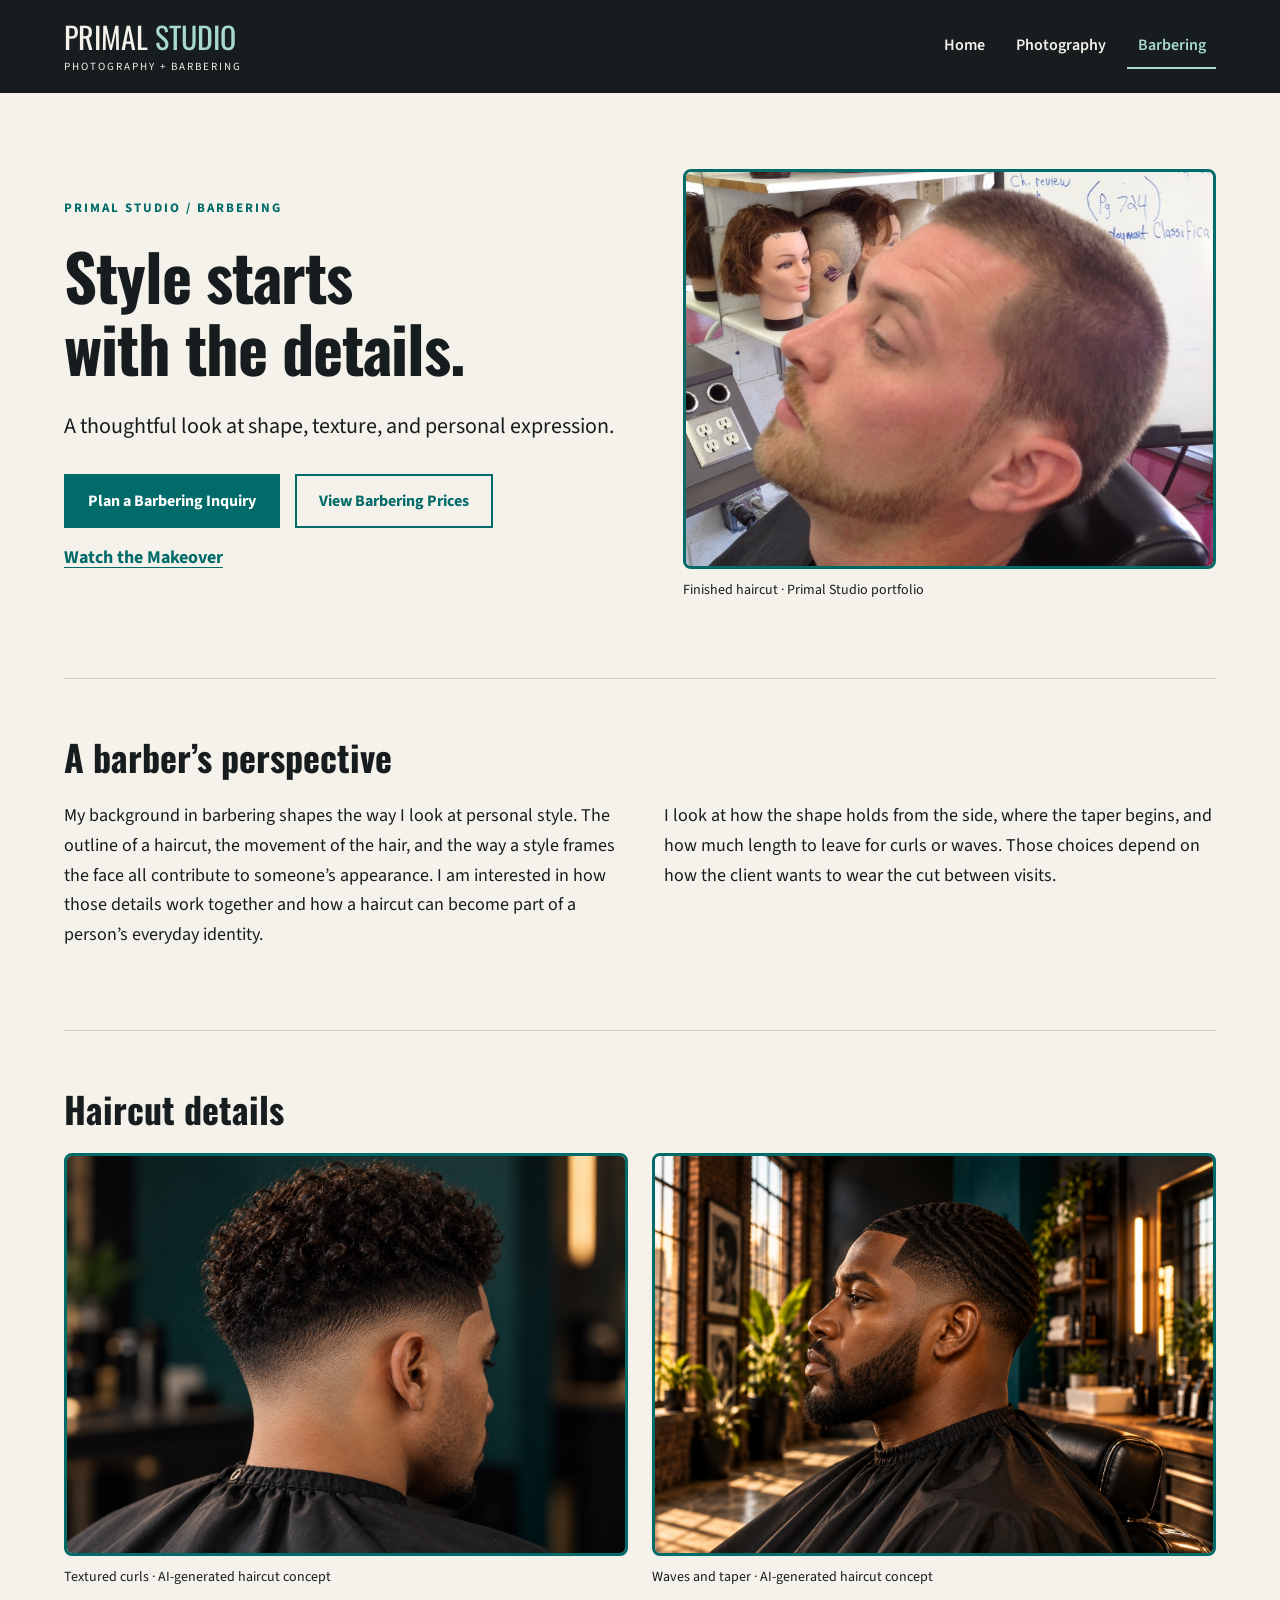
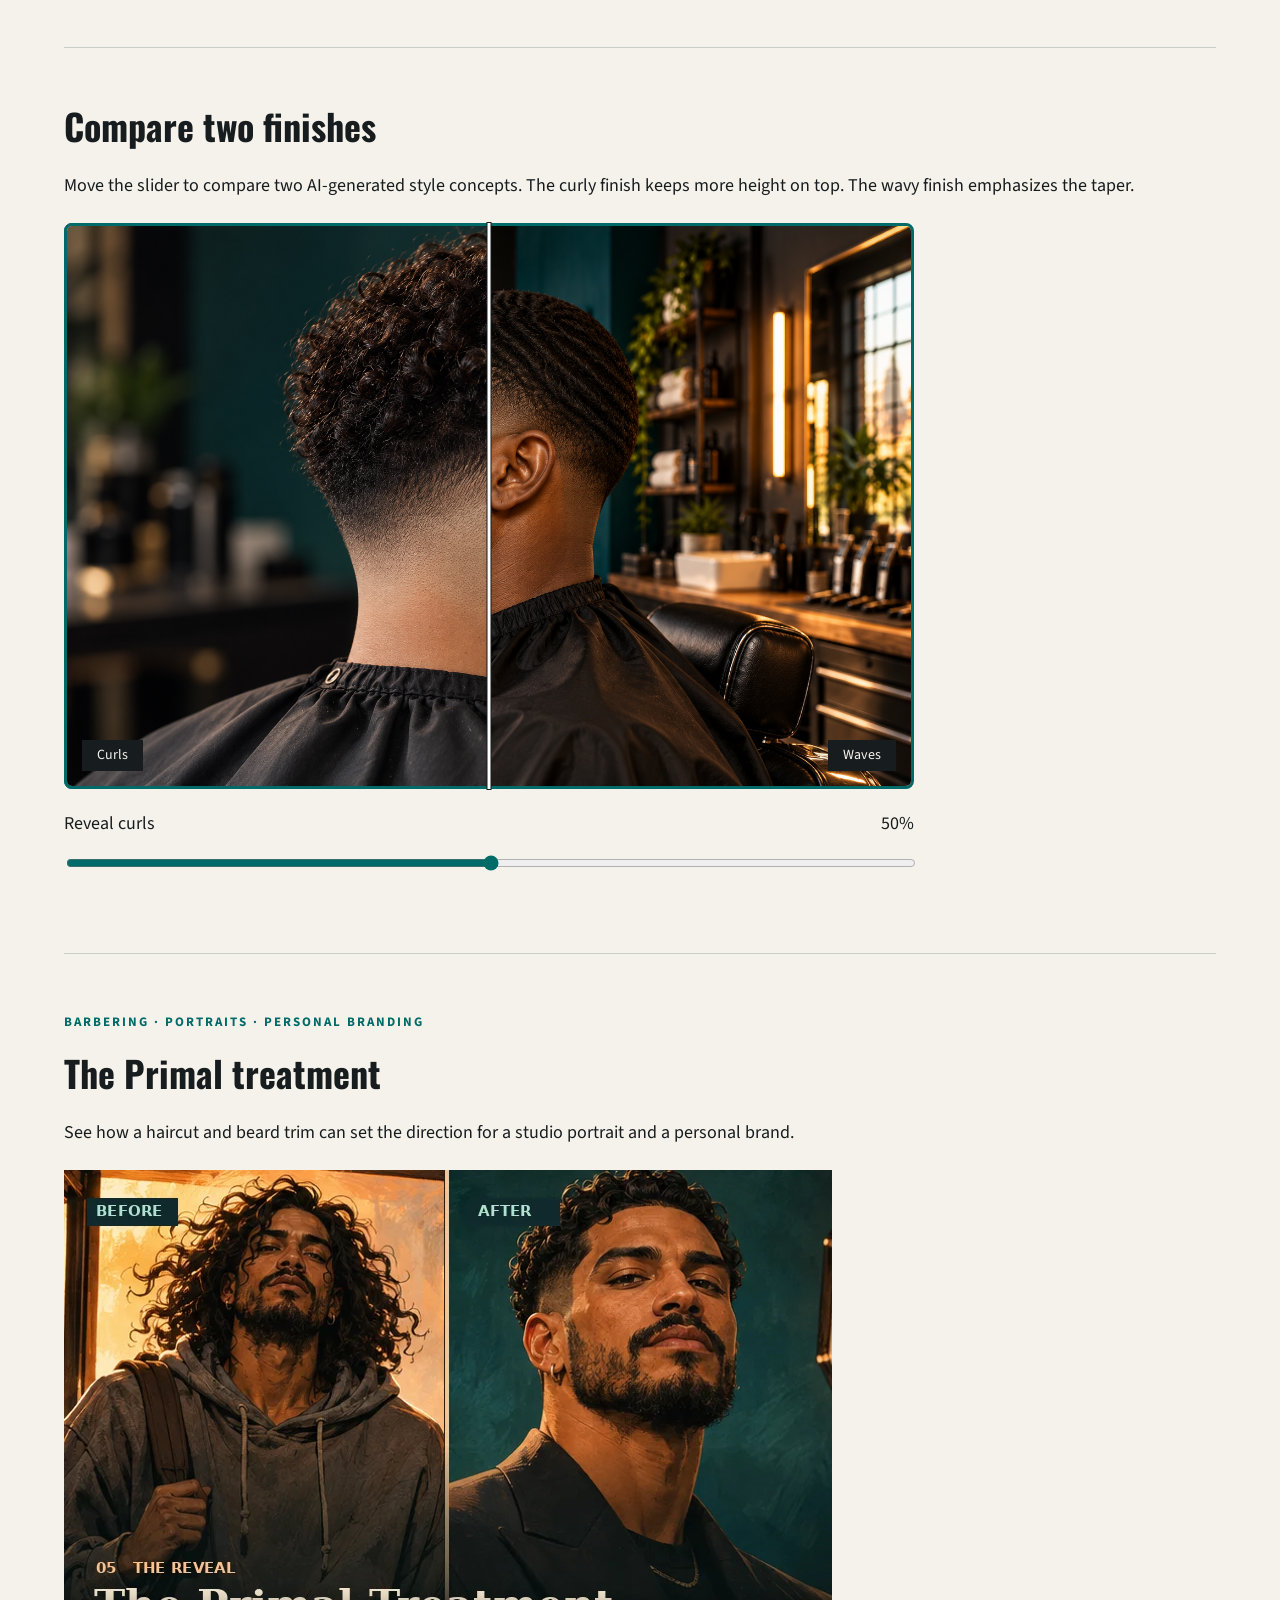
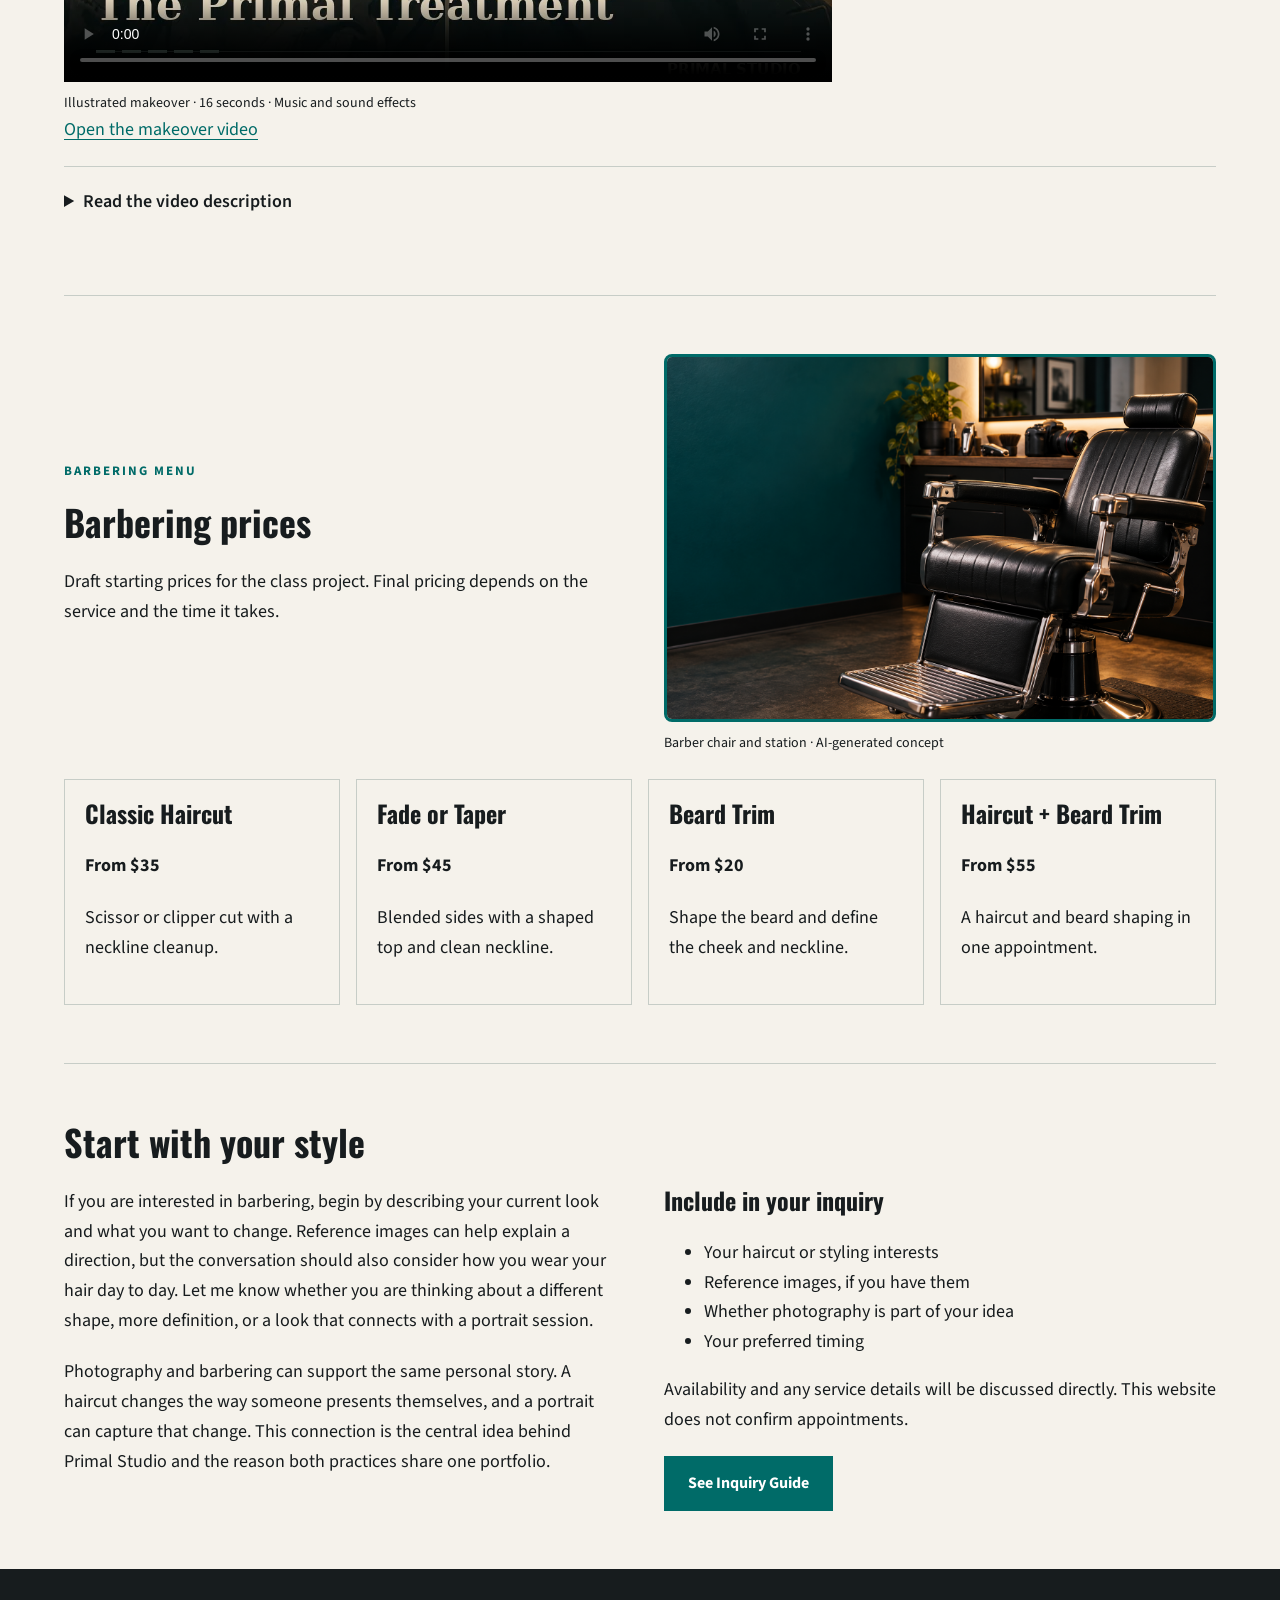
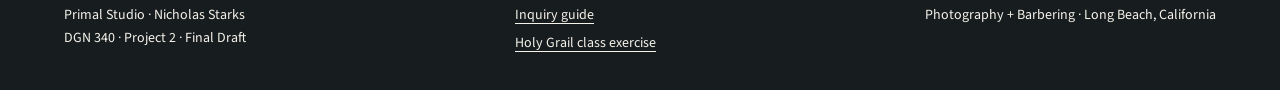
==== commit 4c897d22: "Revise Primal Studio for the Project 2 final draft" ====
--- a/primal-studio/barbering.html
+++ b/primal-studio/barbering.html
@@ -3,7 +3,7 @@
 <head>
   <meta charset="UTF-8">
   <meta name="viewport" content="width=device-width, initial-scale=1.0">
-  <meta name="description" content="Primal Studio: photography and barbering portfolio by Nicholas Starks.">
+  <meta name="description" content="Browse haircut examples, compare two finishes, and explore Primal Studio’s barbering menu.">
   <title>Barbering | Primal Studio</title>
   <link rel="preconnect" href="https://fonts.googleapis.com">
   <link rel="preconnect" href="https://fonts.gstatic.com" crossorigin>
@@ -16,18 +16,17 @@
 <header class="site-header">
 <div class="container header-inner"><a class="brand" href="index.html">PRIMAL <span>STUDIO</span><small>PHOTOGRAPHY + BARBERING</small></a>
 <nav aria-label="Main navigation"><a href="index.html">Home</a><a href="photography.html">Photography</a><a href="barbering.html" aria-current="page">Barbering</a>
-<a href="holy-grail.html">Holy Grail</a>
 </nav>
 </div>
 </header>
-<main id="main">
+<main id="main" tabindex="-1">
 <section class="hero container">
 <div>
 <p class="eyebrow">PRIMAL STUDIO / BARBERING</p>
 <h1>Style starts<br>with the details.</h1>
-<p class="lead">A thoughtful look at shape, texture, and personal expression.</p><a class="button" href="index.html#contact">Plan a Barbering Inquiry</a> <a class="button secondary" href="#barbering-pricing">View Barbering Prices</a> <a class="text-link" href="#primal-makeover">Watch the Makeover</a>
+<p class="lead">A thoughtful look at shape, texture, and personal expression.</p><div class="actions"><a class="button" href="index.html#contact">Plan a Barbering Inquiry</a> <a class="button secondary" href="#barbering-pricing">View Barbering Prices</a> <a class="text-link" href="#primal-makeover">Watch the Makeover</a></div>
 </div>
-<figure><img src="images/Jacksonhaircut.jpeg" alt="Close view of a finished haircut" width="768" height="1024" loading="lazy"><figcaption>Finished haircut · Primal Studio portfolio</figcaption></figure>
+<figure><img src="images/Jacksonhaircut.jpeg" alt="Close view of a finished haircut" width="768" height="1024"><figcaption>Finished haircut · Primal Studio portfolio</figcaption></figure>
 </section>
 <section class="section container">
 <h2>A barber’s perspective</h2>
@@ -45,7 +44,7 @@
 <p>Move the slider to compare two AI-generated style concepts. The curly finish keeps more height on top. The wavy finish emphasizes the taper.</p>
 <div class="comparison"><img src="images/haircut-waves-and-taper.png" alt="Wavy top and tapered sides" width="1536" height="1024"><img class="comparison-overlay" src="images/haircut-textured-curls.png" alt="Textured curls and shorter sides" width="1536" height="1024"><span class="comparison-label label-right">Waves</span><span class="comparison-label label-left">Curls</span></div>
 <label class="range-label" for="comparison-range">Reveal curls <output id="comparison-value" for="comparison-range">50%</output></label>
-<input id="comparison-range" type="range" min="0" max="100" value="50">
+<input id="comparison-range" type="range" aria-valuetext="50% curls" min="0" max="100" value="50">
 </section>
 <section class="section container" id="primal-makeover">
 <p class="eyebrow">BARBERING · PORTRAITS · PERSONAL BRANDING</p>
@@ -120,7 +119,7 @@
 </main>
 <footer class="site-footer">
 <div class="container footer-inner">
-<p>Primal Studio · Nicholas Starks<br>DGN 340 · Project 2 · Draft 2</p><a href="index.html#contact">Inquiry guide</a>
+<p>Primal Studio · Nicholas Starks<br>DGN 340 · Project 2 · Final Draft</p><div class="footer-links"><a href="index.html#contact">Inquiry guide</a><a href="holy-grail.html">Holy Grail class exercise</a></div>
 <p>Photography + Barbering · Long Beach, California</p>
 </div>
 </footer>
--- a/primal-studio/css/style.css
+++ b/primal-studio/css/style.css
@@ -1,5 +1,5 @@
 /* Primal Studio brand board: charcoal, ivory, teal. */
-:root{--charcoal:#171c1e;--ivory:#f5f2eb;--teal:#006b68;--white:#fff;--line:#c7cdc7}*{box-sizing:border-box}html{scroll-behavior:smooth;scroll-padding-top:120px}body{margin:0;background:var(--ivory);color:var(--charcoal);font-family:"Source Sans 3",Arial,sans-serif;font-size:1.125rem;line-height:1.65}a{color:var(--teal);text-underline-offset:4px}a:hover{text-decoration-thickness:2px}button,input{font:inherit}button,a,input,summary{touch-action:manipulation}a:focus-visible,button:focus-visible,input:focus-visible,summary:focus-visible{outline:3px solid #c66e00;outline-offset:5px}
+:root{--charcoal:#171c1e;--ivory:#f5f2eb;--teal:#006b68;--white:#fff;--line:#c7cdc7}*{box-sizing:border-box}html{scroll-behavior:smooth;scroll-padding-top:120px}body{margin:0;background:var(--ivory);color:var(--charcoal);font-family:"Source Sans 3",Arial,sans-serif;font-size:1.125rem;line-height:1.65}a{color:var(--teal);text-underline-offset:4px}a:hover{text-decoration-thickness:2px}button,input{font:inherit}button,a,input,summary{touch-action:manipulation}a:focus-visible,button:focus-visible,input:focus-visible,summary:focus-visible{outline:3px solid #9a4a00;outline-offset:5px}
 .container{width:min(1200px,90%);margin-inline:auto}
 .site-header{background:var(--charcoal);color:var(--ivory);position:sticky;top:0;z-index:10}
 .header-inner{display:flex;justify-content:space-between;align-items:center;gap:25px;padding-block:20px}
@@ -135,33 +135,47 @@
   aspect-ratio: 3 / 2;
   object-fit: cover;
 }
+/* Frame each photograph */
+img {
+  border: 3px solid var(--teal, #006b68);
+  border-radius: 8px;
+  box-sizing: border-box;
+}
 
-/* Holy Grail page: sidebar, main article, sidebar. */
-.holy-grail-layout {
-  display: grid;
-  grid-template-columns: minmax(0, 1fr) minmax(0, 2fr) minmax(0, 1fr);
-  gap: 2rem;
-  padding-block: 3rem;
-  align-items: start;
+
+
+/* Maintain reflow, focus visibility, and a distinct selected state. */
+html { scroll-padding-top: 8rem; }
+.text-columns, .portfolio-previews { grid-template-columns: repeat(2, minmax(0, 1fr)); }
+.gallery { grid-template-columns: repeat(3, minmax(0, 1fr)); }
+.barber-gallery { grid-template-columns: repeat(2, minmax(0, 1fr)); }
+nav a, .filters button, .button, .close-dialog { min-height: 44px; }
+nav a, .button { display: inline-flex; align-items: center; }
+.button { gap: .25em; flex-wrap: wrap; text-align: left; }
+.actions { align-items: center; }
+nav a[aria-current="page"]:hover, nav a[aria-current="page"]:active { border-color: var(--charcoal); }
+.filters button[aria-pressed="true"] { text-decoration: underline; text-underline-offset: .2em; }
+.site-header :focus-visible, .site-footer :focus-visible { outline-color: #a8d9d1; }
+.footer-links { display: grid; gap: .35rem; align-content: start; }
+.comparison-overlay { border-radius: 8px; }
+.comparison::after {
+  content: "";
+  position: absolute;
+  inset-block: 0;
+  left: var(--reveal);
+  width: 3px;
+  transform: translateX(-50%);
+  background: var(--white);
+  box-shadow: 0 0 0 1px var(--charcoal);
+  pointer-events: none;
 }
-.holy-grail-layout > * { min-width: 0; overflow-wrap: anywhere; }
-.holy-sidebar {
-  padding: 1.25rem;
-  border: 1px solid var(--line);
+.booking-fields select { min-height: 44px; }
+@media (max-width: 750px) {
+  html { scroll-padding-top: 1rem; }
+  .text-columns, .portfolio-previews, .gallery, .barber-gallery {
+    grid-template-columns: minmax(0, 1fr);
+  }
+  .text-columns, .portfolio-previews { gap: 1.5rem; }
+  nav a { padding-inline: .55rem; }
+  .actions { gap: .75rem; }
 }
-.holy-sidebar h2 { font-size: 1.5rem; }
-.holy-sidebar h3 { font-size: 1.25rem; }
-.holy-links { padding-left: 1.25rem; }
-.holy-links li { margin-bottom: .75rem; }
-.holy-content h1 { font-size: clamp(2rem, 4vw, 3.5rem); }
-.holy-content h2 { margin-top: 2rem; font-size: 1.75rem; }
-.holy-content figure { margin-block: 1.5rem; }
-.holy-content img {
-  border: 3px solid var(--teal);
-  border-radius: .5rem;
-}
-.holy-note-heading { margin-top: 2rem; }
-@media (max-width: 900px) {
-  .holy-grail-layout { grid-template-columns: minmax(0, 1fr); gap: 1.5rem; }
-  .header-inner { flex-wrap: wrap; }
-}
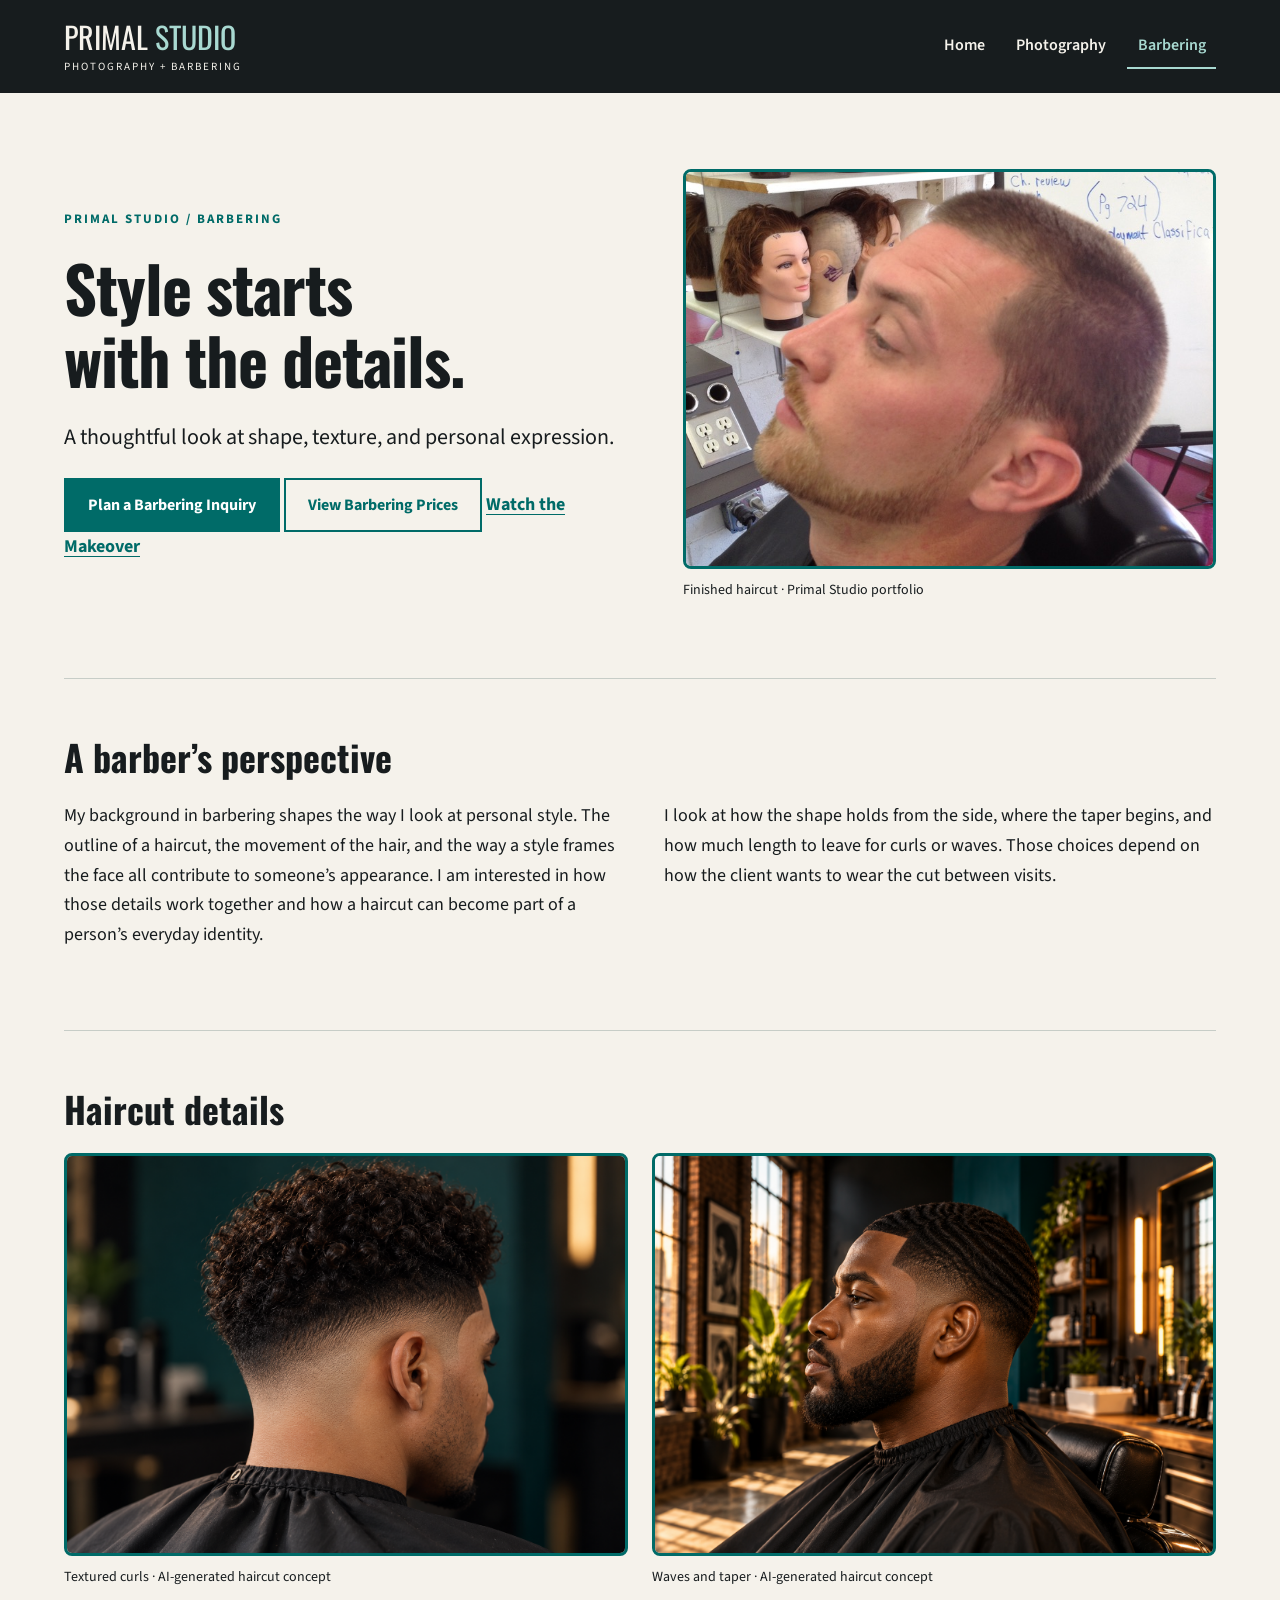
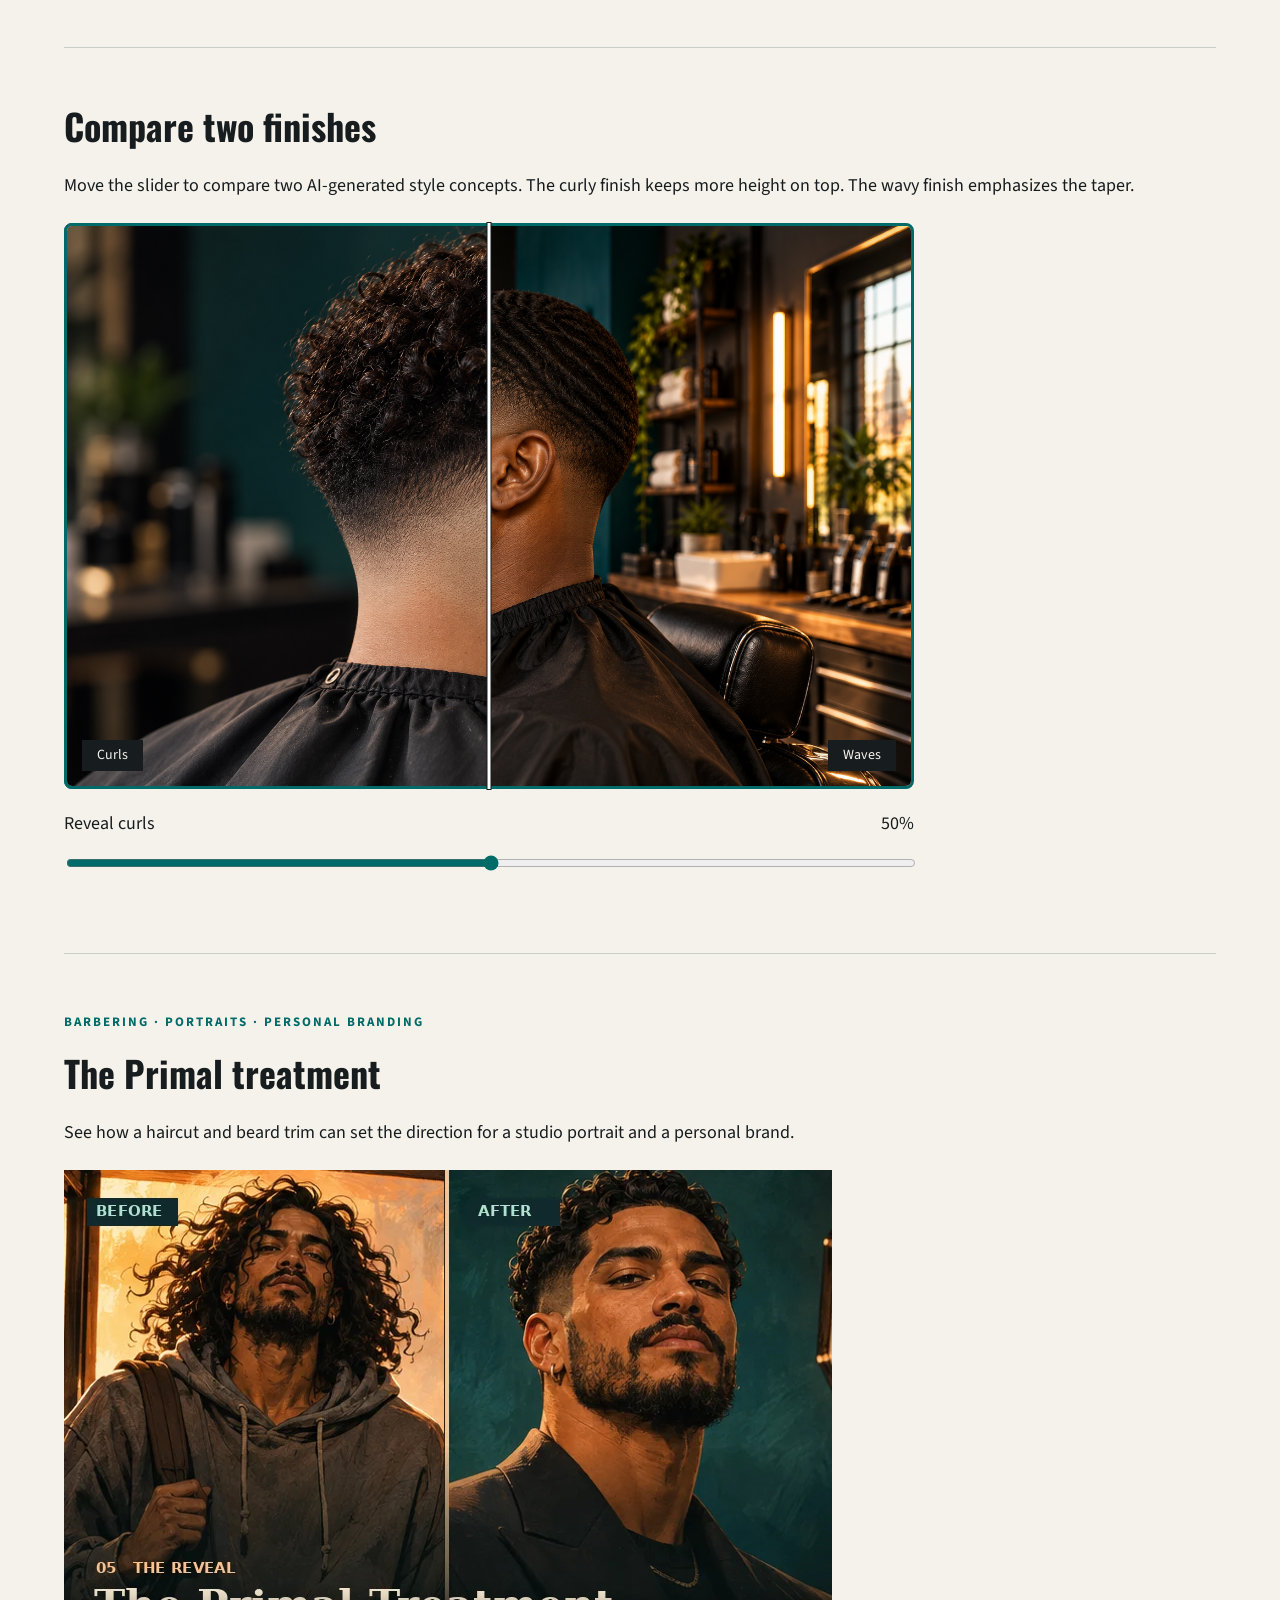
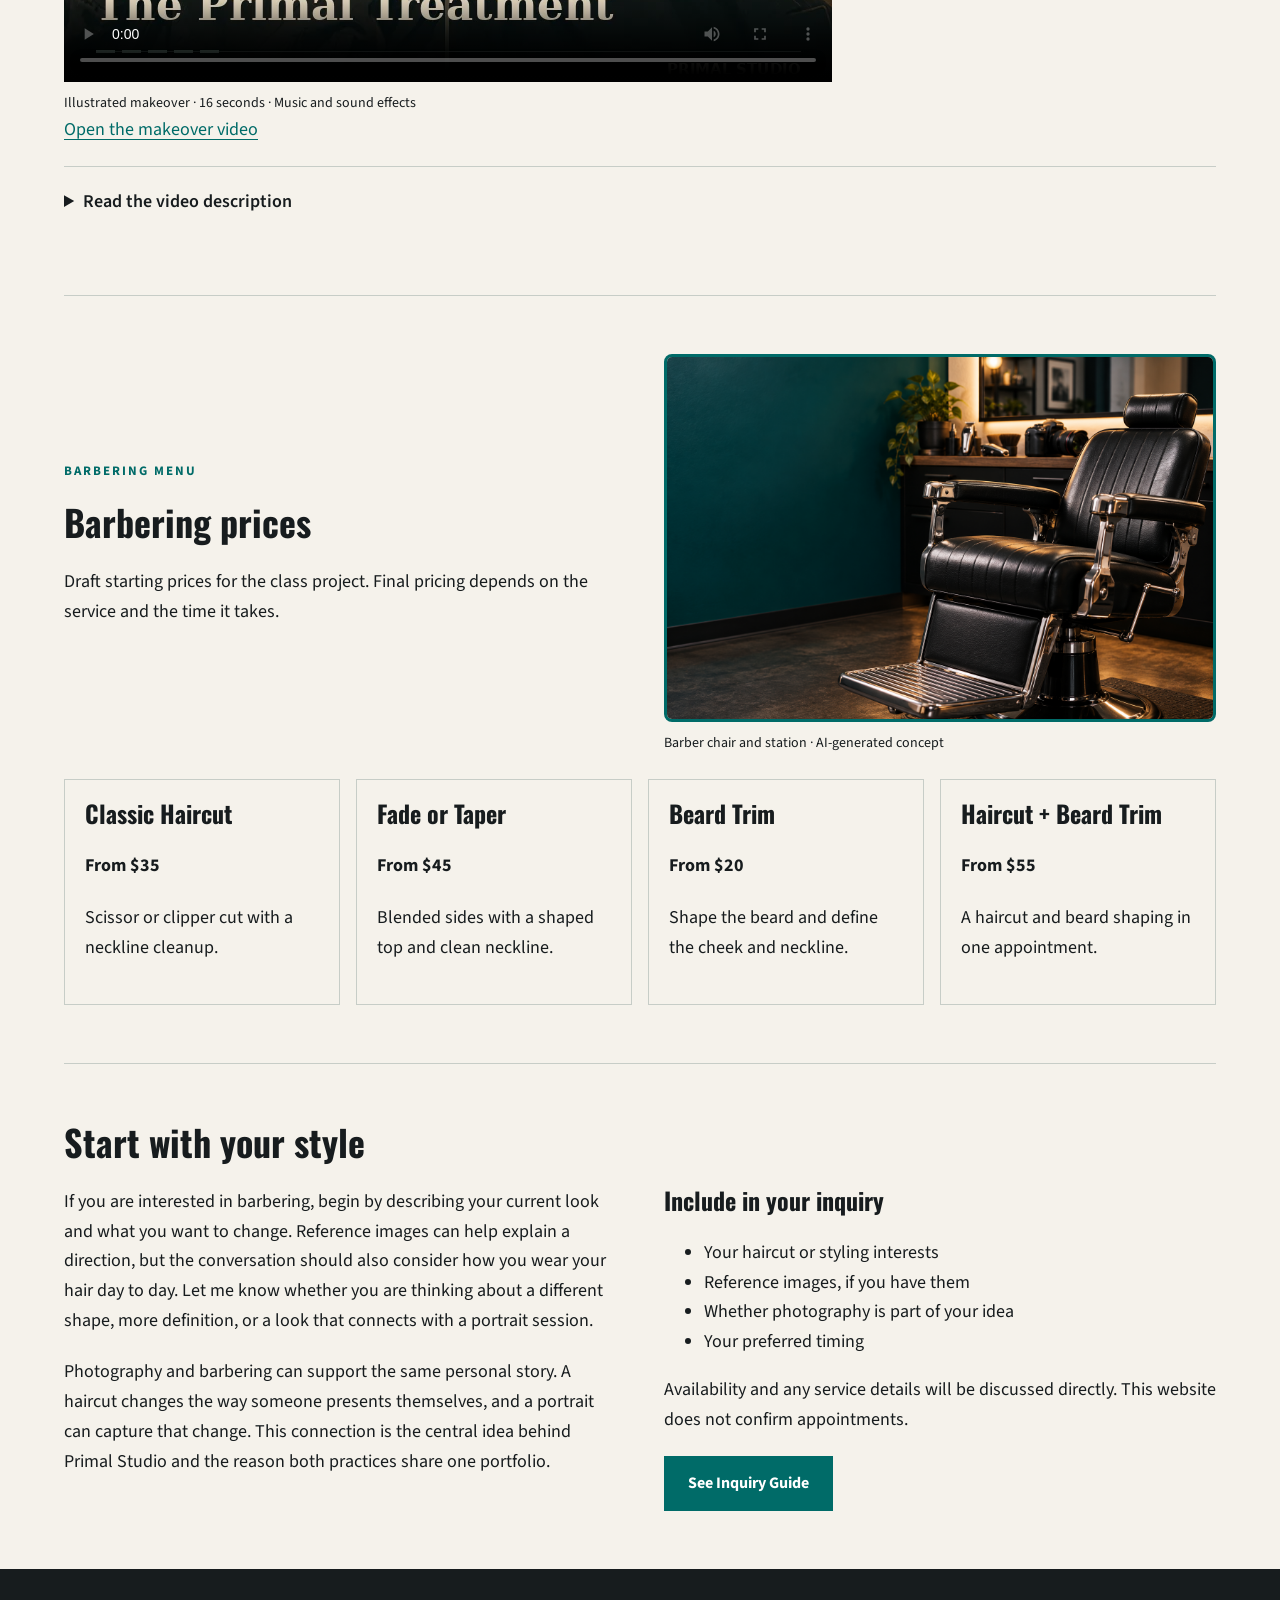
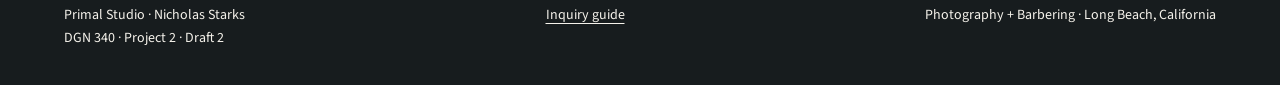
==== commit f711cc5c: "Remove Holy Grail page, duplicate stylesheets and navigation links" ====
--- a/primal-studio/barbering.html
+++ b/primal-studio/barbering.html
@@ -3,7 +3,7 @@
 <head>
   <meta charset="UTF-8">
   <meta name="viewport" content="width=device-width, initial-scale=1.0">
-  <meta name="description" content="Browse haircut examples, compare two finishes, and explore Primal Studio’s barbering menu.">
+  <meta name="description" content="Primal Studio: photography and barbering portfolio by Nicholas Starks.">
   <title>Barbering | Primal Studio</title>
   <link rel="preconnect" href="https://fonts.googleapis.com">
   <link rel="preconnect" href="https://fonts.gstatic.com" crossorigin>
@@ -19,14 +19,14 @@
 </nav>
 </div>
 </header>
-<main id="main" tabindex="-1">
+<main id="main">
 <section class="hero container">
 <div>
 <p class="eyebrow">PRIMAL STUDIO / BARBERING</p>
 <h1>Style starts<br>with the details.</h1>
-<p class="lead">A thoughtful look at shape, texture, and personal expression.</p><div class="actions"><a class="button" href="index.html#contact">Plan a Barbering Inquiry</a> <a class="button secondary" href="#barbering-pricing">View Barbering Prices</a> <a class="text-link" href="#primal-makeover">Watch the Makeover</a></div>
+<p class="lead">A thoughtful look at shape, texture, and personal expression.</p><a class="button" href="index.html#contact">Plan a Barbering Inquiry</a> <a class="button secondary" href="#barbering-pricing">View Barbering Prices</a> <a class="text-link" href="#primal-makeover">Watch the Makeover</a>
 </div>
-<figure><img src="images/Jacksonhaircut.jpeg" alt="Close view of a finished haircut" width="768" height="1024"><figcaption>Finished haircut · Primal Studio portfolio</figcaption></figure>
+<figure><img src="images/Jacksonhaircut.jpeg" alt="Close view of a finished haircut" width="768" height="1024" loading="lazy"><figcaption>Finished haircut · Primal Studio portfolio</figcaption></figure>
 </section>
 <section class="section container">
 <h2>A barber’s perspective</h2>
@@ -44,7 +44,7 @@
 <p>Move the slider to compare two AI-generated style concepts. The curly finish keeps more height on top. The wavy finish emphasizes the taper.</p>
 <div class="comparison"><img src="images/haircut-waves-and-taper.png" alt="Wavy top and tapered sides" width="1536" height="1024"><img class="comparison-overlay" src="images/haircut-textured-curls.png" alt="Textured curls and shorter sides" width="1536" height="1024"><span class="comparison-label label-right">Waves</span><span class="comparison-label label-left">Curls</span></div>
 <label class="range-label" for="comparison-range">Reveal curls <output id="comparison-value" for="comparison-range">50%</output></label>
-<input id="comparison-range" type="range" aria-valuetext="50% curls" min="0" max="100" value="50">
+<input id="comparison-range" type="range" min="0" max="100" value="50">
 </section>
 <section class="section container" id="primal-makeover">
 <p class="eyebrow">BARBERING · PORTRAITS · PERSONAL BRANDING</p>
@@ -119,7 +119,7 @@
 </main>
 <footer class="site-footer">
 <div class="container footer-inner">
-<p>Primal Studio · Nicholas Starks<br>DGN 340 · Project 2 · Final Draft</p><div class="footer-links"><a href="index.html#contact">Inquiry guide</a><a href="holy-grail.html">Holy Grail class exercise</a></div>
+<p>Primal Studio · Nicholas Starks<br>DGN 340 · Project 2 · Draft 2</p><a href="index.html#contact">Inquiry guide</a>
 <p>Photography + Barbering · Long Beach, California</p>
 </div>
 </footer>
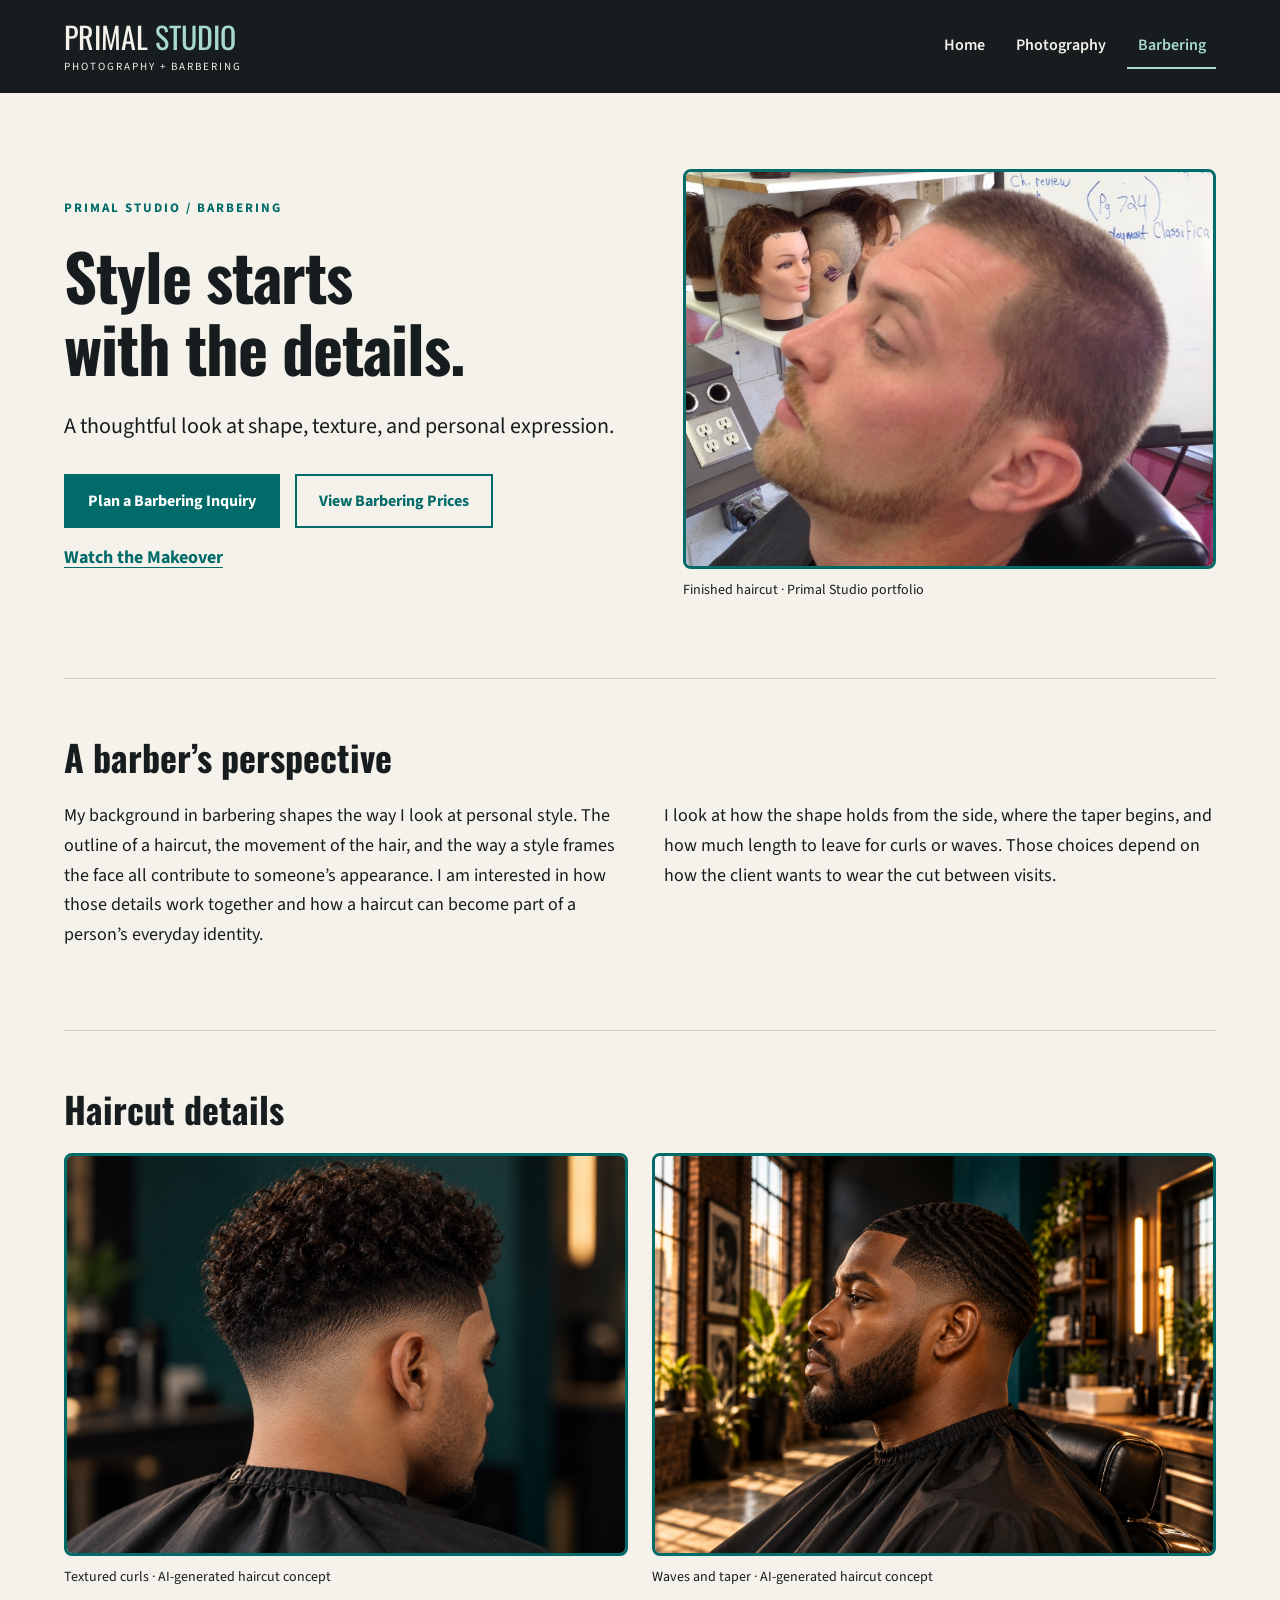
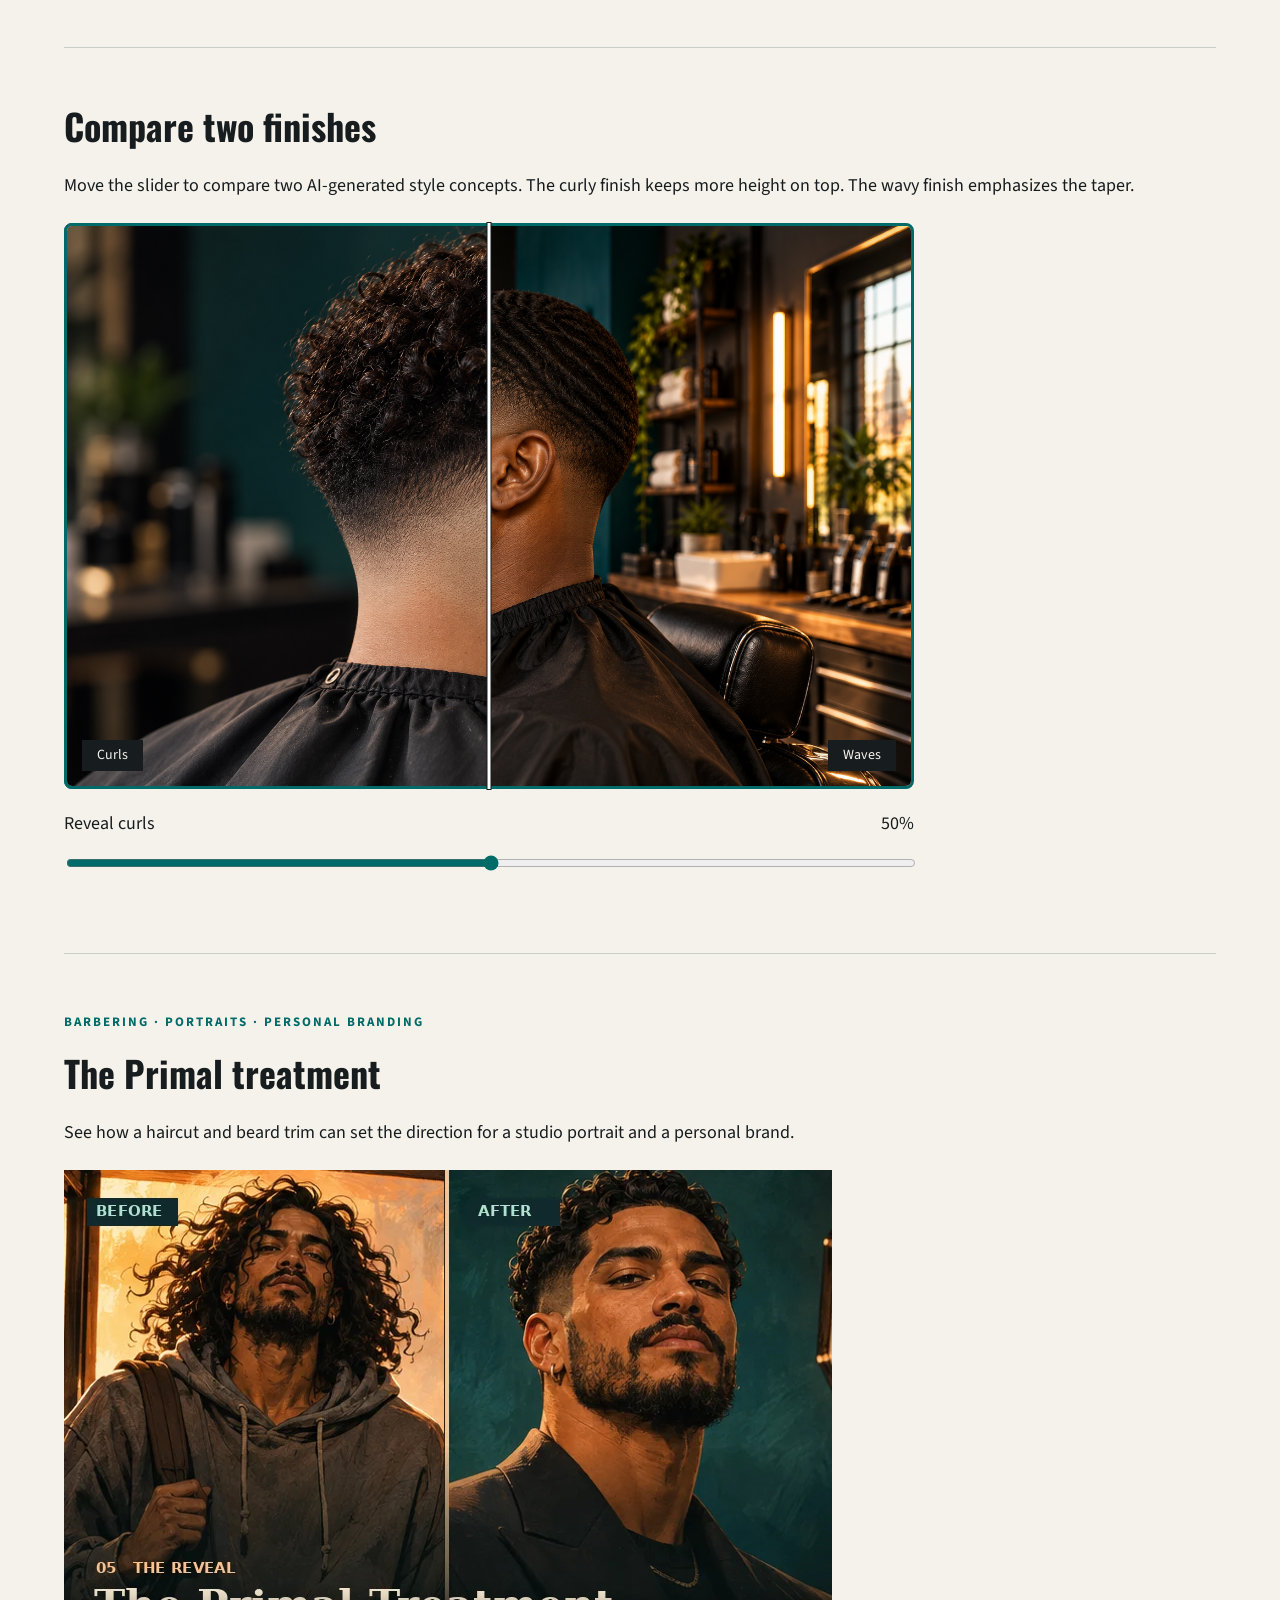
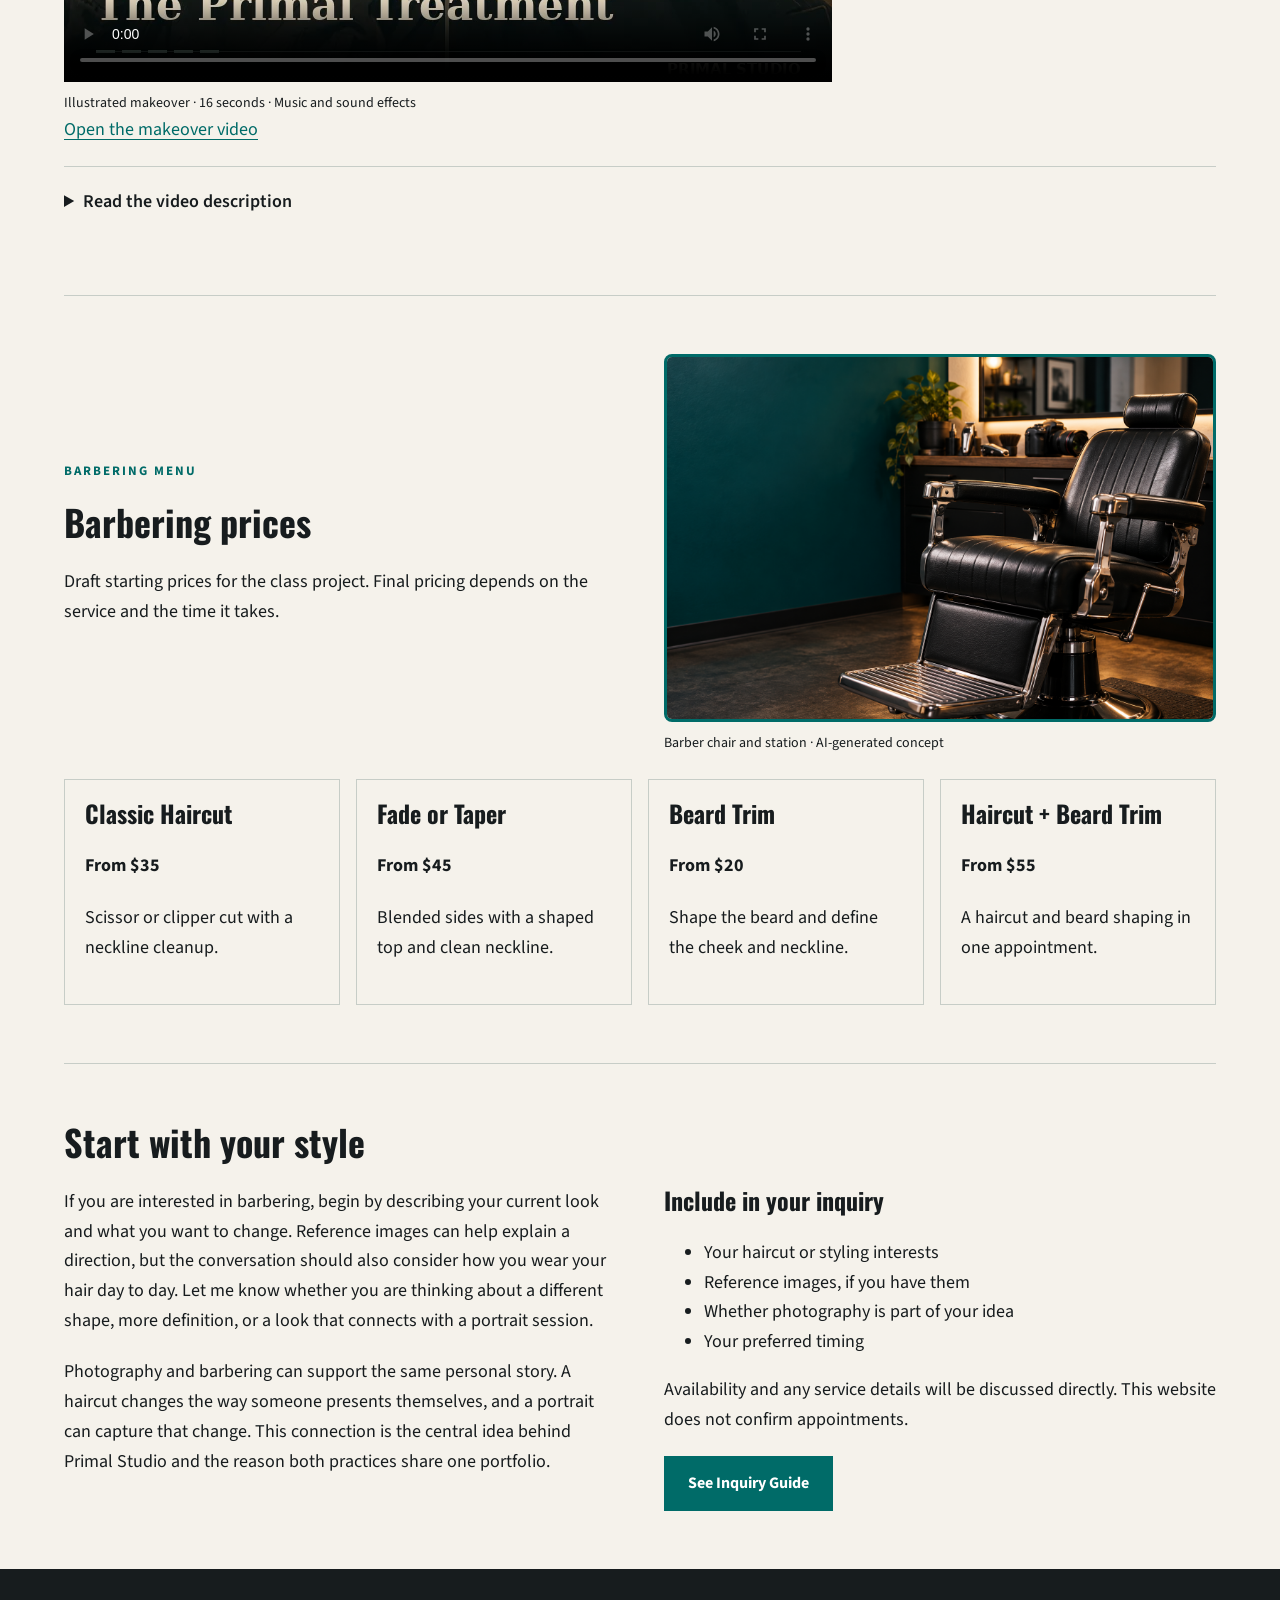
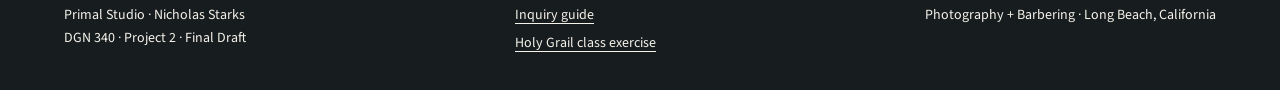
==== commit 10dfff53: "Merge pull request #1 from armystarks31-hub/final-draft Final draft" ====
--- a/primal-studio/barbering.html
+++ b/primal-studio/barbering.html
@@ -3,7 +3,7 @@
 <head>
   <meta charset="UTF-8">
   <meta name="viewport" content="width=device-width, initial-scale=1.0">
-  <meta name="description" content="Primal Studio: photography and barbering portfolio by Nicholas Starks.">
+  <meta name="description" content="Browse haircut examples, compare two finishes, and explore Primal Studio’s barbering menu.">
   <title>Barbering | Primal Studio</title>
   <link rel="preconnect" href="https://fonts.googleapis.com">
   <link rel="preconnect" href="https://fonts.gstatic.com" crossorigin>
@@ -19,14 +19,14 @@
 </nav>
 </div>
 </header>
-<main id="main">
+<main id="main" tabindex="-1">
 <section class="hero container">
 <div>
 <p class="eyebrow">PRIMAL STUDIO / BARBERING</p>
 <h1>Style starts<br>with the details.</h1>
-<p class="lead">A thoughtful look at shape, texture, and personal expression.</p><a class="button" href="index.html#contact">Plan a Barbering Inquiry</a> <a class="button secondary" href="#barbering-pricing">View Barbering Prices</a> <a class="text-link" href="#primal-makeover">Watch the Makeover</a>
+<p class="lead">A thoughtful look at shape, texture, and personal expression.</p><div class="actions"><a class="button" href="index.html#contact">Plan a Barbering Inquiry</a> <a class="button secondary" href="#barbering-pricing">View Barbering Prices</a> <a class="text-link" href="#primal-makeover">Watch the Makeover</a></div>
 </div>
-<figure><img src="images/Jacksonhaircut.jpeg" alt="Close view of a finished haircut" width="768" height="1024" loading="lazy"><figcaption>Finished haircut · Primal Studio portfolio</figcaption></figure>
+<figure><img src="images/Jacksonhaircut.jpeg" alt="Close view of a finished haircut" width="768" height="1024"><figcaption>Finished haircut · Primal Studio portfolio</figcaption></figure>
 </section>
 <section class="section container">
 <h2>A barber’s perspective</h2>
@@ -44,7 +44,7 @@
 <p>Move the slider to compare two AI-generated style concepts. The curly finish keeps more height on top. The wavy finish emphasizes the taper.</p>
 <div class="comparison"><img src="images/haircut-waves-and-taper.png" alt="Wavy top and tapered sides" width="1536" height="1024"><img class="comparison-overlay" src="images/haircut-textured-curls.png" alt="Textured curls and shorter sides" width="1536" height="1024"><span class="comparison-label label-right">Waves</span><span class="comparison-label label-left">Curls</span></div>
 <label class="range-label" for="comparison-range">Reveal curls <output id="comparison-value" for="comparison-range">50%</output></label>
-<input id="comparison-range" type="range" min="0" max="100" value="50">
+<input id="comparison-range" type="range" aria-valuetext="50% curls" min="0" max="100" value="50">
 </section>
 <section class="section container" id="primal-makeover">
 <p class="eyebrow">BARBERING · PORTRAITS · PERSONAL BRANDING</p>
@@ -119,7 +119,7 @@
 </main>
 <footer class="site-footer">
 <div class="container footer-inner">
-<p>Primal Studio · Nicholas Starks<br>DGN 340 · Project 2 · Draft 2</p><a href="index.html#contact">Inquiry guide</a>
+<p>Primal Studio · Nicholas Starks<br>DGN 340 · Project 2 · Final Draft</p><div class="footer-links"><a href="index.html#contact">Inquiry guide</a><a href="holy-grail.html">Holy Grail class exercise</a></div>
 <p>Photography + Barbering · Long Beach, California</p>
 </div>
 </footer>
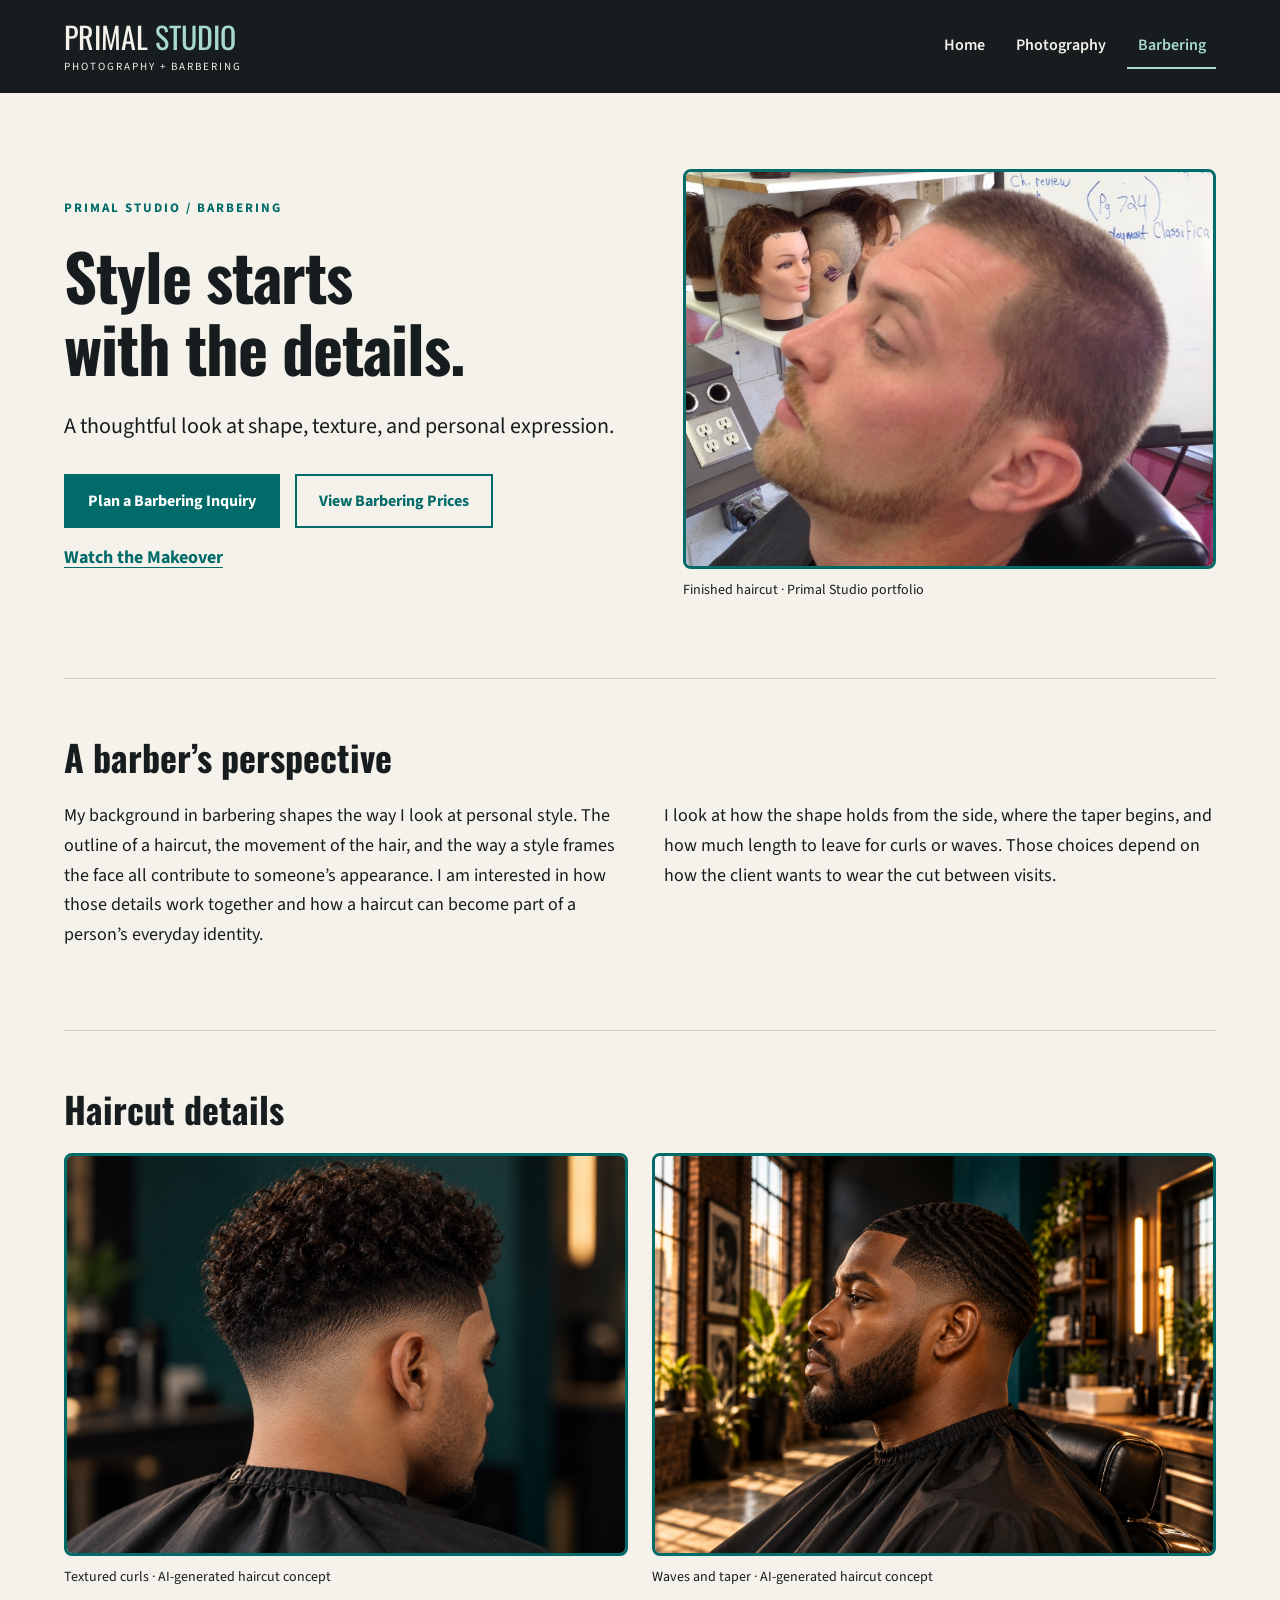
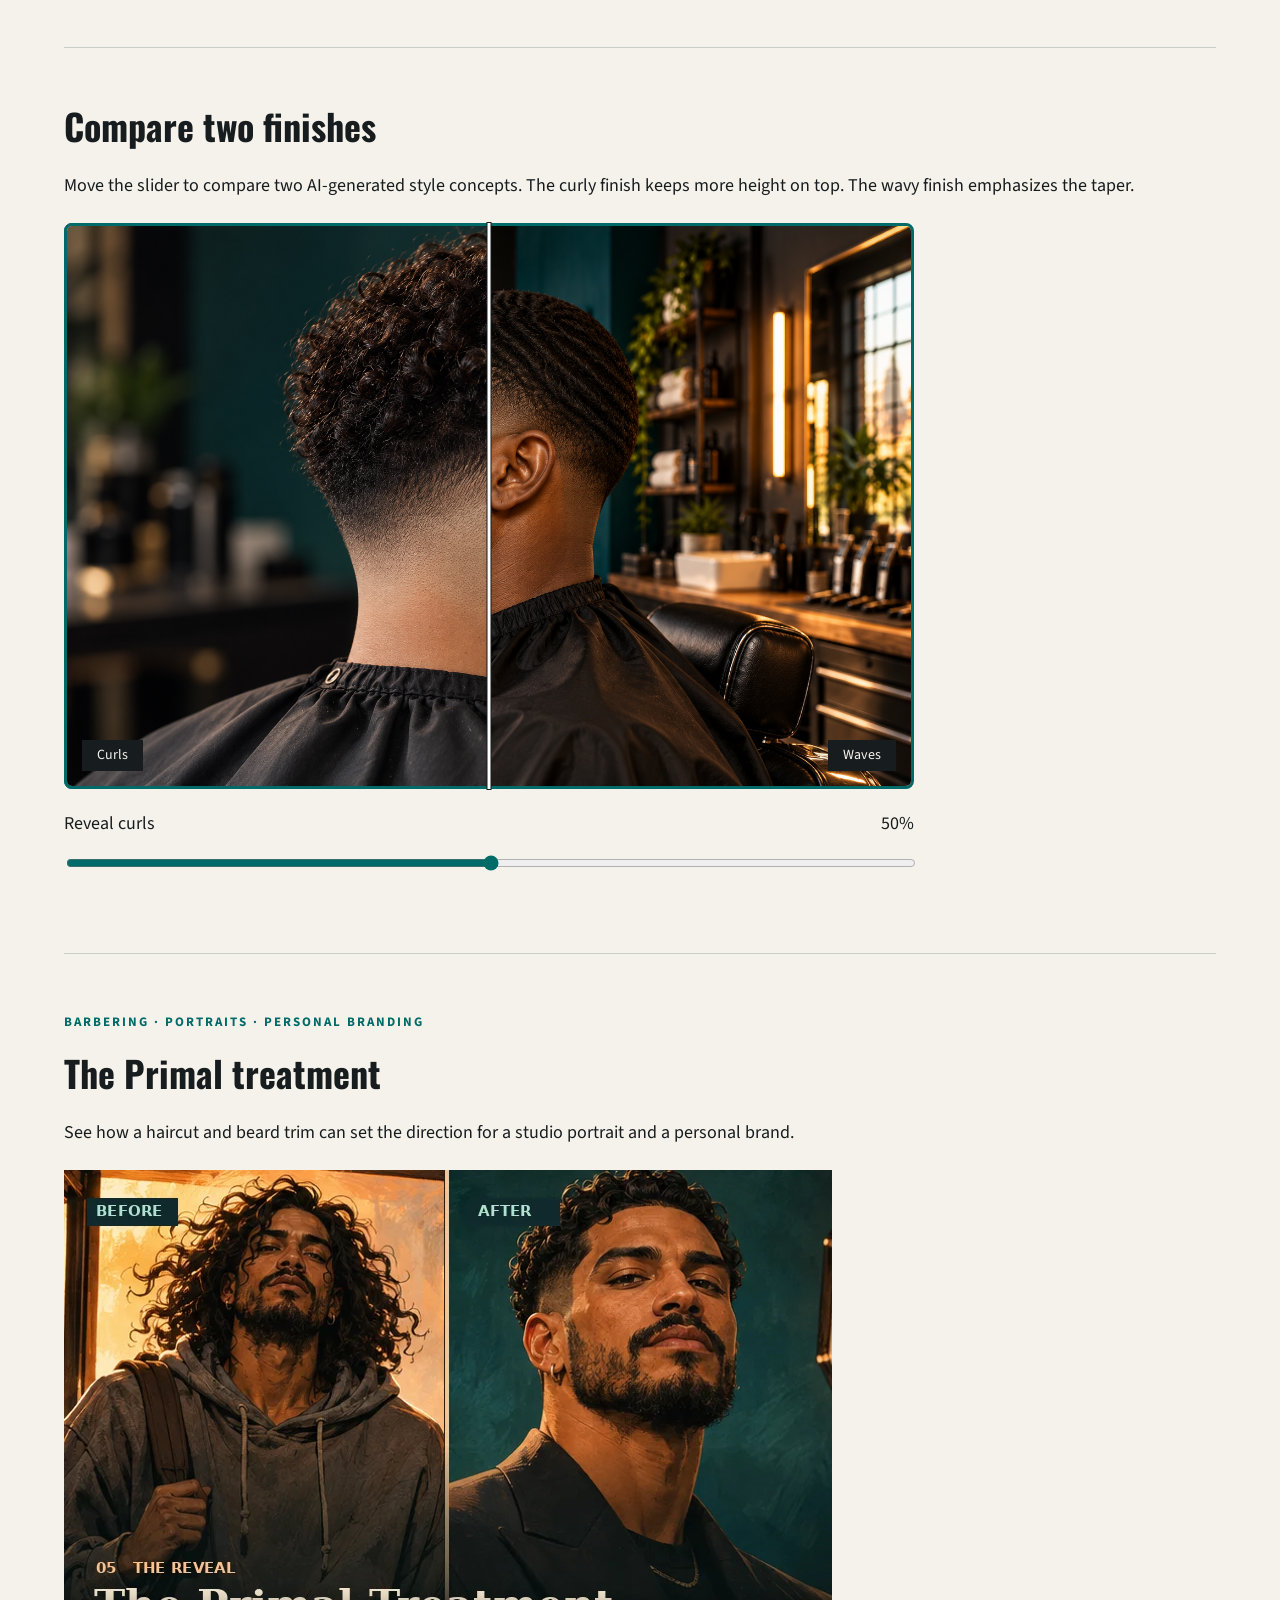
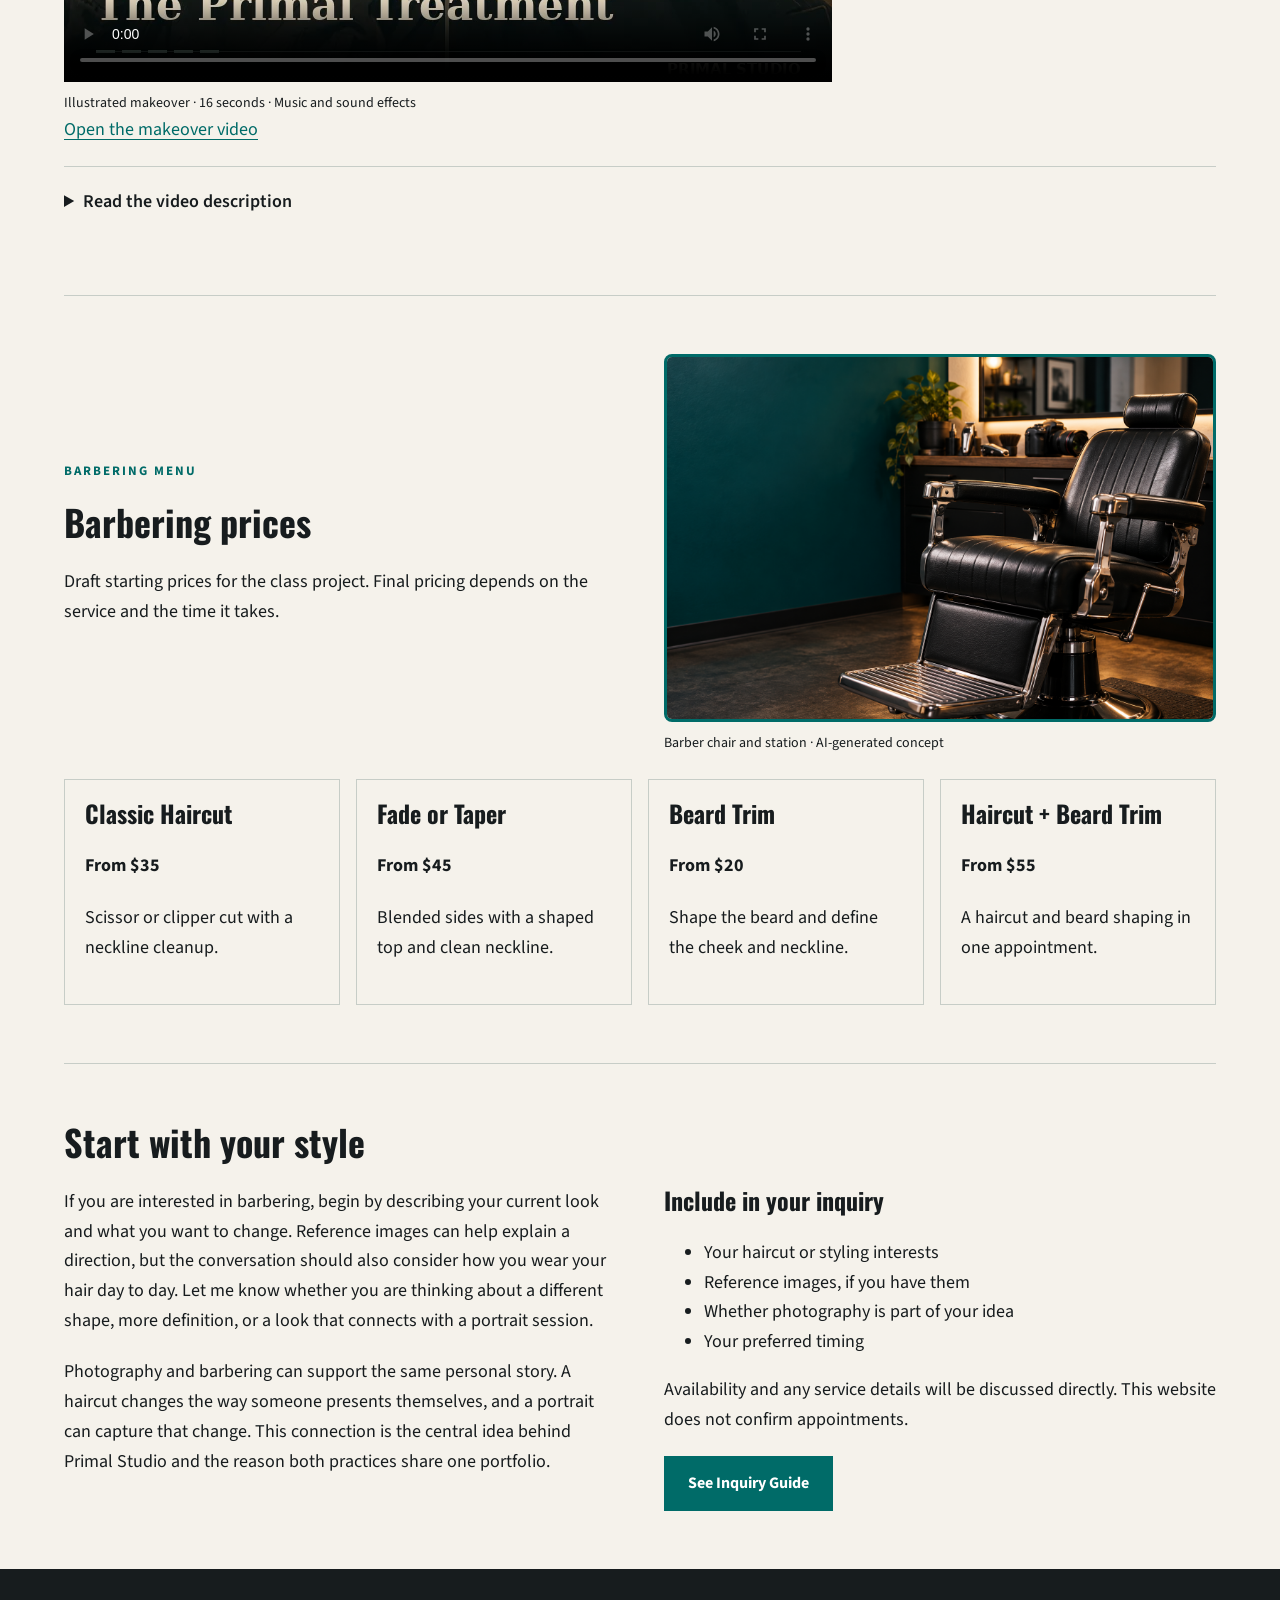
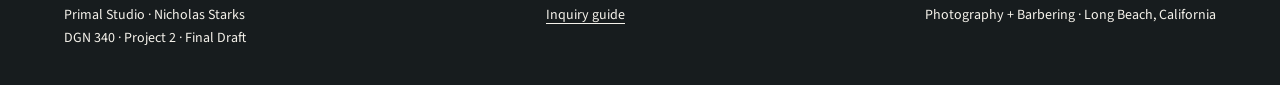
==== commit a35ca83c: "Remove links to the retired Holy Grail page" ====
--- a/primal-studio/barbering.html
+++ b/primal-studio/barbering.html
@@ -119,7 +119,7 @@
 </main>
 <footer class="site-footer">
 <div class="container footer-inner">
-<p>Primal Studio · Nicholas Starks<br>DGN 340 · Project 2 · Final Draft</p><div class="footer-links"><a href="index.html#contact">Inquiry guide</a><a href="holy-grail.html">Holy Grail class exercise</a></div>
+<p>Primal Studio · Nicholas Starks<br>DGN 340 · Project 2 · Final Draft</p><div class="footer-links"><a href="index.html#contact">Inquiry guide</a></div>
 <p>Photography + Barbering · Long Beach, California</p>
 </div>
 </footer>
